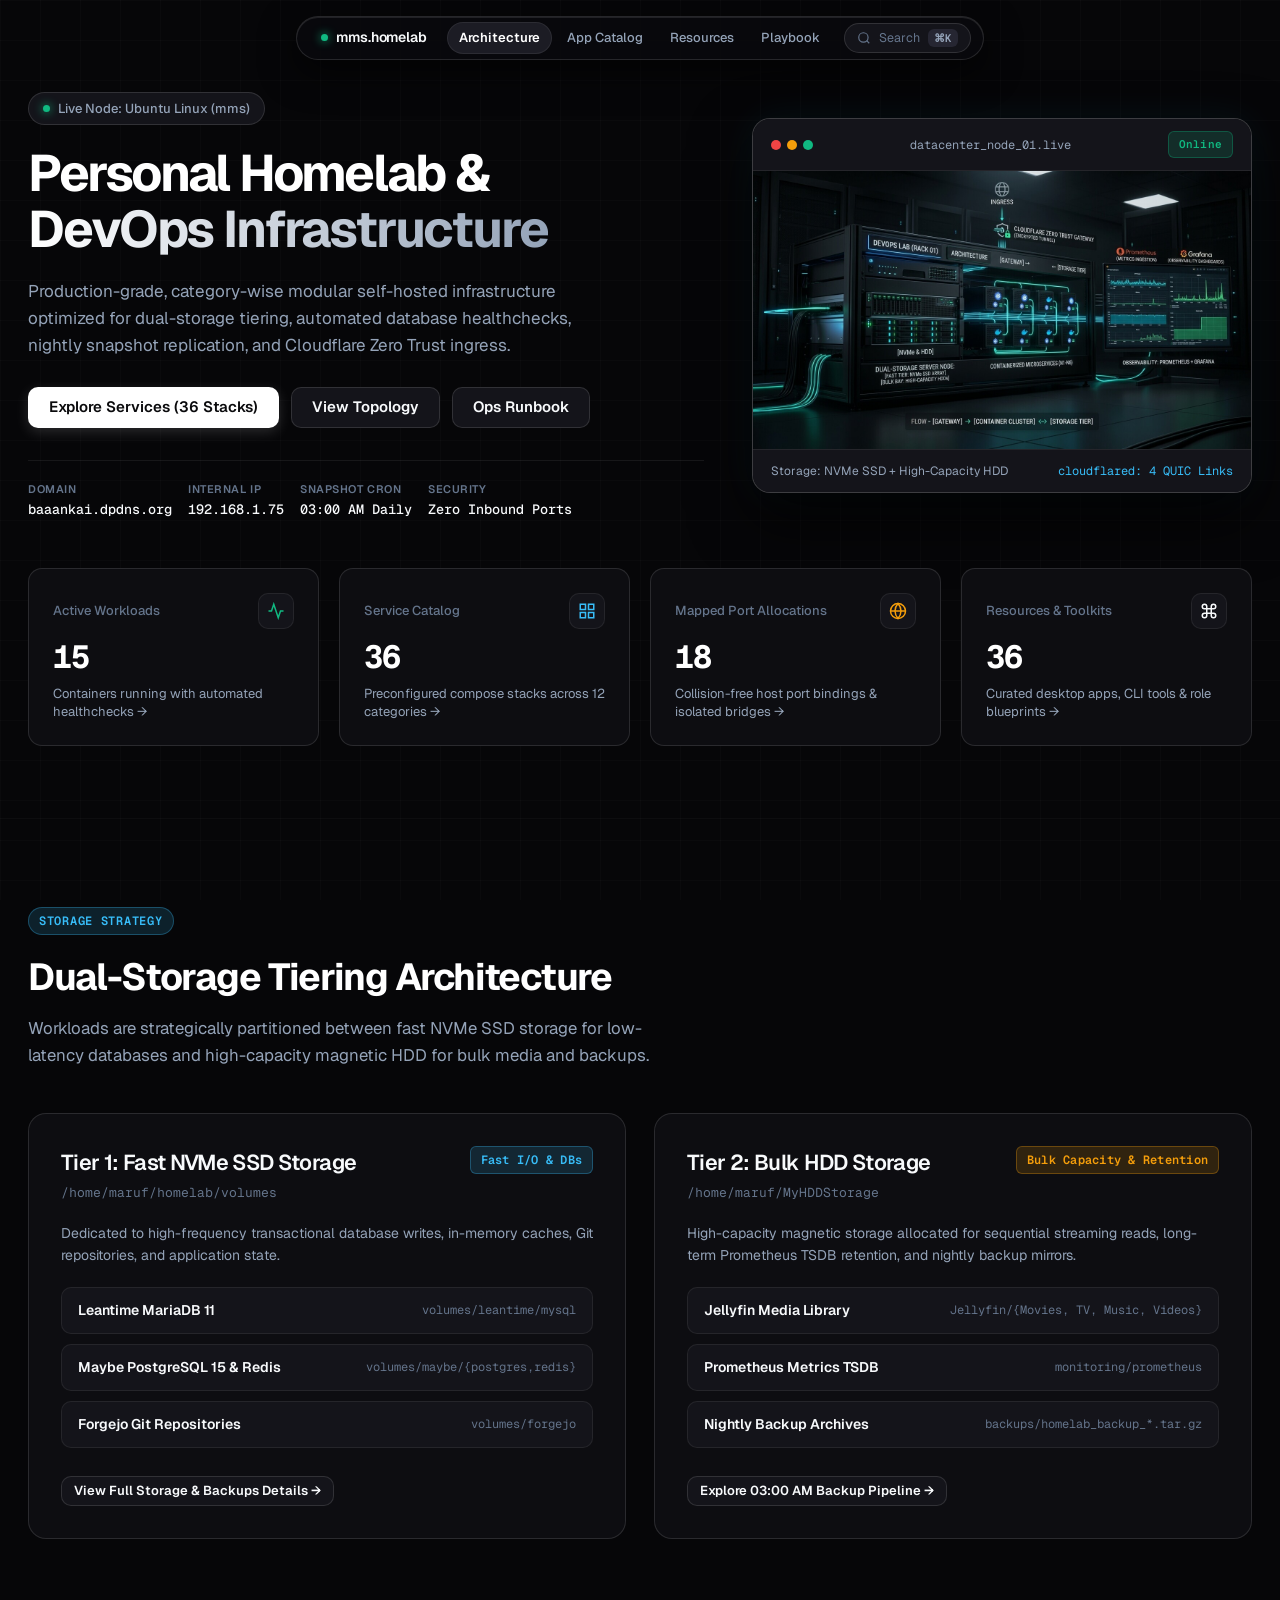
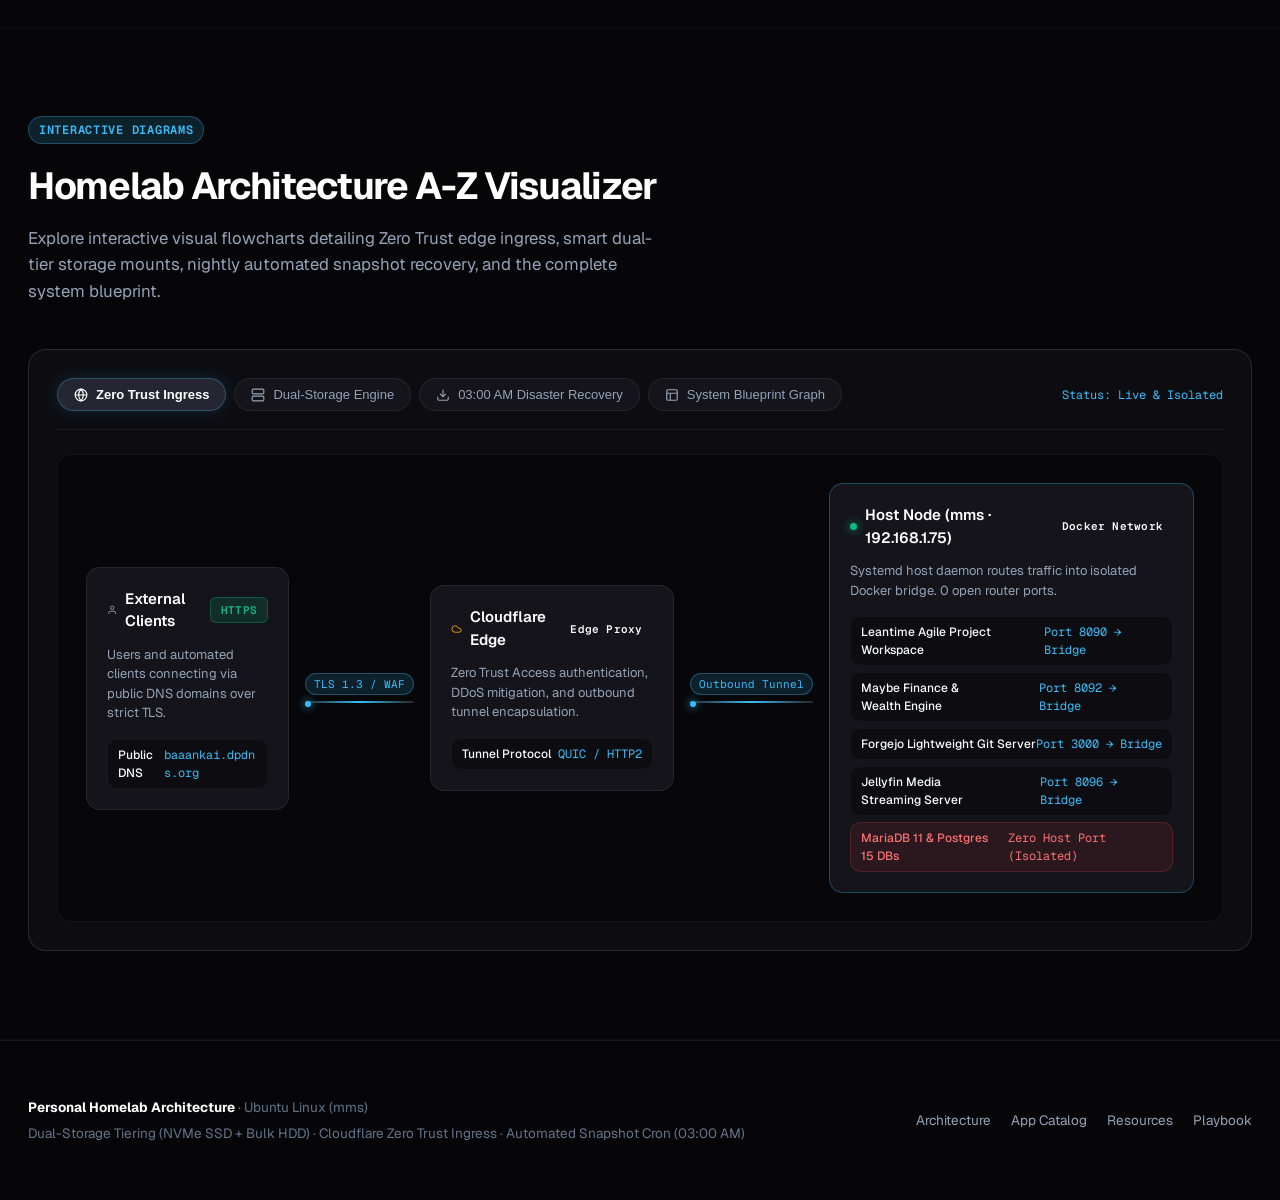
==== site/index.html @ b7e999f7 "feat: add multi-page static architecture portal, visual diagrams, and GitHub Pages workflow" ====
<!DOCTYPE html>
<html lang="en">
<head>
  <meta charset="UTF-8">
  <meta name="viewport" content="width=device-width, initial-scale=1.0">
  <title>Homelab Infrastructure &amp; Service Architecture</title>
  <meta name="description" content="Production-grade, modular, self-hosted homelab infrastructure featuring dual-storage tiering, Cloudflare Zero Trust ingress, automated backups, and 12 containerized service stacks.">
  <link rel="icon" href="data:image/svg+xml,%3Csvg xmlns='http://www.w3.org/2000/svg' viewBox='0 0 24 24' fill='%2338bdf8'%3E%3Cpath d='M12 2L2 7l10 5 10-5-10-5zM2 17l10 5 10-5M2 12l10 5 10-5'/%3E%3C/svg%3E" type="image/svg+xml">
  
  <!-- Modern Fonts & Styles -->
  <link rel="stylesheet" href="css/style.css">
  <link rel="stylesheet" href="css/components.css">
</head>
<body>
  <a href="#main-content" class="skip-link">Skip to main content</a>

  <!-- Floating Island Navigation -->
  <header class="floating-nav-wrapper">
    <nav class="floating-nav" aria-label="Main Navigation">
      <a href="index.html" class="nav-brand">
        <span class="brand-indicator" aria-hidden="true"></span>
        <span>mms.homelab</span>
      </a>

      <ul class="nav-links">
        <li><a href="index.html" class="nav-link active">Architecture</a></li>
        <li><a href="services.html" class="nav-link">App Catalog</a></li>
        <li><a href="resources.html" class="nav-link">Resources</a></li>
        <li><a href="runbook.html" class="nav-link">Playbook</a></li>
      </ul>

      <button class="nav-search-btn" id="nav-search-trigger" aria-label="Open Command Palette (Cmd+K)">
        <svg width="14" height="14" viewBox="0 0 24 24" fill="none" stroke="currentColor" stroke-width="2"><circle cx="11" cy="11" r="8"></circle><line x1="21" y1="21" x2="16.65" y2="16.65"></line></svg>
        <span>Search</span>
        <kbd>⌘K</kbd>
      </button>

      <button class="mobile-nav-toggle" id="mobile-nav-toggle" aria-label="Toggle navigation menu">
        <span></span>
        <span></span>
      </button>
    </nav>
  </header>

  <!-- Fullscreen Mobile Navigation Menu -->
  <div class="mobile-menu-overlay" id="mobile-menu-overlay" aria-hidden="true">
    <a href="index.html">Architecture &amp; System Map</a>
    <a href="services.html">App Catalog (12 Stacks)</a>
    <a href="resources.html">Resources &amp; Toolkits</a>
    <a href="runbook.html">DevOps Playbook</a>
  </div>

  <main id="main-content">
    <!-- Hero Showcase (2-Column Modern Layout) -->
    <section id="hero" class="hero-section">
      <div class="container">
        <div class="hero-grid">
          <!-- Left Column: Copy & Actions -->
          <div class="hero-left">
            <div class="hero-pill">
              <span class="brand-indicator" aria-hidden="true"></span>
              <span>Live Node: Ubuntu Linux (mms)</span>
            </div>

            <h1 class="hero-headline">
              Personal Homelab &amp;<br>
              <span class="hero-headline-gradient">DevOps Infrastructure</span>
            </h1>

            <p class="hero-description">
              Production-grade, category-wise modular self-hosted infrastructure optimized for dual-storage tiering, automated database healthchecks, nightly snapshot replication, and Cloudflare Zero Trust ingress.
            </p>

            <div class="hero-actions">
              <a href="services.html" class="btn btn-primary">
                Explore Services (36 Stacks)
              </a>
              <a href="#topology" class="btn btn-secondary">
                View Topology
              </a>
              <a href="runbook.html" class="btn btn-secondary">
                Ops Runbook
              </a>
            </div>

            <!-- Host Specs Sub-Row -->
            <div class="hero-specs-row">
              <div class="spec-item">
                <span class="spec-label">Domain</span>
                <span class="spec-value">baaankai.dpdns.org</span>
              </div>
              <div class="spec-item">
                <span class="spec-label">Internal IP</span>
                <span class="spec-value">192.168.1.75</span>
              </div>
              <div class="spec-item">
                <span class="spec-label">Snapshot Cron</span>
                <span class="spec-value">03:00 AM Daily</span>
              </div>
              <div class="spec-item">
                <span class="spec-label">Security</span>
                <span class="spec-value">Zero Inbound Ports</span>
              </div>
            </div>
          </div>

          <!-- Right Column: 3D Infrastructure Visualizer Card -->
          <div class="hero-right">
            <div class="hero-visual-frame">
              <div class="frame-header">
                <div class="frame-dots">
                  <span class="frame-dot"></span>
                  <span class="frame-dot"></span>
                  <span class="frame-dot"></span>
                </div>
                <span class="frame-title">datacenter_node_01.live</span>
                <span class="badge badge-active" style="font-size: 0.6875rem;">Online</span>
              </div>

              <img src="assets/homelab_cover.png" alt="DevOps Homelab Architecture Node Visualizer" class="hero-cover-img" loading="eager">

              <div class="frame-footer">
                <span>Storage: NVMe SSD + High-Capacity HDD</span>
                <span style="font-family: var(--font-mono); color: var(--accent-cyan);">cloudflared: 4 QUIC Links</span>
              </div>
            </div>
          </div>
        </div>

        <!-- Quick Stats Grid -->
        <div class="stats-grid">
          <a href="services.html" class="stat-card" style="text-decoration: none;">
            <div class="stat-header">
              <span class="stat-label">Active Workloads</span>
              <div class="stat-icon-box">
                <svg width="18" height="18" viewBox="0 0 24 24" fill="none" stroke="var(--accent-emerald)" stroke-width="2"><polyline points="22 12 18 12 15 21 9 3 6 12 2 12"></polyline></svg>
              </div>
            </div>
            <div class="stat-value tabular-nums" id="stat-active-services">15</div>
            <div class="stat-desc">Containers running with automated healthchecks →</div>
          </a>

          <a href="services.html" class="stat-card" style="text-decoration: none;">
            <div class="stat-header">
              <span class="stat-label">Service Catalog</span>
              <div class="stat-icon-box">
                <svg width="18" height="18" viewBox="0 0 24 24" fill="none" stroke="var(--accent-cyan)" stroke-width="2"><rect x="3" y="3" width="7" height="7"></rect><rect x="14" y="3" width="7" height="7"></rect><rect x="14" y="14" width="7" height="7"></rect><rect x="3" y="14" width="7" height="7"></rect></svg>
              </div>
            </div>
            <div class="stat-value tabular-nums" id="stat-total-catalog">36</div>
            <div class="stat-desc">Preconfigured compose stacks across 12 categories →</div>
          </a>

          <a href="ports.html" class="stat-card" style="text-decoration: none;">
            <div class="stat-header">
              <span class="stat-label">Mapped Port Allocations</span>
              <div class="stat-icon-box">
                <svg width="18" height="18" viewBox="0 0 24 24" fill="none" stroke="var(--accent-amber)" stroke-width="2"><circle cx="12" cy="12" r="10"></circle><line x1="2" y1="12" x2="22" y2="12"></line><path d="M12 2a15.3 15.3 0 0 1 4 10 15.3 15.3 0 0 1-4 10 15.3 15.3 0 0 1-4-10 15.3 15.3 0 0 1 4-10z"></path></svg>
              </div>
            </div>
            <div class="stat-value tabular-nums" id="stat-total-ports">18</div>
            <div class="stat-desc">Collision-free host port bindings &amp; isolated bridges →</div>
          </a>

          <a href="resources.html" class="stat-card" style="text-decoration: none;">
            <div class="stat-header">
              <span class="stat-label">Resources &amp; Toolkits</span>
              <div class="stat-icon-box">
                <svg width="18" height="18" viewBox="0 0 24 24" fill="none" stroke="var(--text-primary)" stroke-width="2"><path d="M18 3a3 3 0 0 0-3 3v12a3 3 0 0 0 3 3 3 3 0 0 0 3-3 3 3 0 0 0-3-3H6a3 3 0 0 0-3 3 3 3 0 0 0 3 3 3 3 0 0 0 3-3V6a3 3 0 0 0-3-3 3 3 0 0 0-3 3 3 3 0 0 0 3 3h12a3 3 0 0 0 3-3 3 3 0 0 0-3-3z"></path></svg>
              </div>
            </div>
            <div class="stat-value tabular-nums" id="stat-total-workstation">36</div>
            <div class="stat-desc">Curated desktop apps, CLI tools &amp; role blueprints →</div>
          </a>
        </div>
      </div>
    </section>

    <!-- Storage Tiering Overview -->
    <section id="storage-tiering">
      <div class="container">
        <div class="section-header">
          <span class="section-tag">Storage Strategy</span>
          <h2 class="section-headline">Dual-Storage Tiering Architecture</h2>
          <p class="section-subheadline">
            Workloads are strategically partitioned between fast NVMe SSD storage for low-latency databases and high-capacity magnetic HDD for bulk media and backups.
          </p>
        </div>

        <div class="architecture-grid">
          <!-- Tier 1: SSD -->
          <div class="tier-card reveal">
            <div class="tier-header">
              <div class="tier-title-group">
                <h3>Tier 1: Fast NVMe SSD Storage</h3>
                <p>/home/maruf/homelab/volumes</p>
              </div>
              <span class="badge badge-ssd">Fast I/O &amp; DBs</span>
            </div>
            <p style="font-size: 0.875rem; color: var(--text-secondary); line-height: 1.6;">
              Dedicated to high-frequency transactional database writes, in-memory caches, Git repositories, and application state.
            </p>
            <ul class="tier-items">
              <li class="tier-item">
                <span class="tier-item-name">Leantime MariaDB 11</span>
                <span class="tier-item-path">volumes/leantime/mysql</span>
              </li>
              <li class="tier-item">
                <span class="tier-item-name">Maybe PostgreSQL 15 &amp; Redis</span>
                <span class="tier-item-path">volumes/maybe/{postgres,redis}</span>
              </li>
              <li class="tier-item">
                <span class="tier-item-name">Forgejo Git Repositories</span>
                <span class="tier-item-path">volumes/forgejo</span>
              </li>
            </ul>
            <div style="margin-top: 8px;">
              <a href="storage.html" class="btn btn-secondary btn-sm">View Full Storage &amp; Backups Details →</a>
            </div>
          </div>

          <!-- Tier 2: HDD -->
          <div class="tier-card reveal">
            <div class="tier-header">
              <div class="tier-title-group">
                <h3>Tier 2: Bulk HDD Storage</h3>
                <p>/home/maruf/MyHDDStorage</p>
              </div>
              <span class="badge badge-hdd">Bulk Capacity &amp; Retention</span>
            </div>
            <p style="font-size: 0.875rem; color: var(--text-secondary); line-height: 1.6;">
              High-capacity magnetic storage allocated for sequential streaming reads, long-term Prometheus TSDB retention, and nightly backup mirrors.
            </p>
            <ul class="tier-items">
              <li class="tier-item">
                <span class="tier-item-name">Jellyfin Media Library</span>
                <span class="tier-item-path">Jellyfin/{Movies, TV, Music, Videos}</span>
              </li>
              <li class="tier-item">
                <span class="tier-item-name">Prometheus Metrics TSDB</span>
                <span class="tier-item-path">monitoring/prometheus</span>
              </li>
              <li class="tier-item">
                <span class="tier-item-name">Nightly Backup Archives</span>
                <span class="tier-item-path">backups/homelab_backup_*.tar.gz</span>
              </li>
            </ul>
            <div style="margin-top: 8px;">
              <a href="storage.html#backup-section" class="btn btn-secondary btn-sm">Explore 03:00 AM Backup Pipeline →</a>
            </div>
          </div>
        </div>
      </div>
    </section>

    <!-- Interactive Architecture Diagrams & System Map -->
    <section id="diagrams">
      <div class="container">
        <div class="section-header">
          <span class="section-tag">Interactive Diagrams</span>
          <h2 class="section-headline">Homelab Architecture A-Z Visualizer</h2>
          <p class="section-subheadline">
            Explore interactive visual flowcharts detailing Zero Trust edge ingress, smart dual-tier storage mounts, nightly automated snapshot recovery, and the complete system blueprint.
          </p>
        </div>

        <div class="diagram-wrapper reveal">
          <div class="diagram-header-bar">
            <div class="diagram-tabs" id="diagram-tab-nav">
              <button class="diagram-tab-btn active" data-diagram="ingress">
                <svg width="14" height="14" viewBox="0 0 24 24" fill="none" stroke="currentColor" stroke-width="2"><circle cx="12" cy="12" r="10"></circle><line x1="2" y1="12" x2="22" y2="12"></line><path d="M12 2a15.3 15.3 0 0 1 4 10 15.3 15.3 0 0 1-4 10 15.3 15.3 0 0 1-4-10 15.3 15.3 0 0 1 4-10z"></path></svg>
                <span>Zero Trust Ingress</span>
              </button>
              <button class="diagram-tab-btn" data-diagram="storage">
                <svg width="14" height="14" viewBox="0 0 24 24" fill="none" stroke="currentColor" stroke-width="2"><rect x="2" y="2" width="20" height="8" rx="2" ry="2"></rect><rect x="2" y="14" width="20" height="8" rx="2" ry="2"></rect><line x1="6" y1="6" x2="6.01" y2="6"></line><line x1="6" y1="18" x2="6.01" y2="18"></line></svg>
                <span>Dual-Storage Engine</span>
              </button>
              <button class="diagram-tab-btn" data-diagram="backup">
                <svg width="14" height="14" viewBox="0 0 24 24" fill="none" stroke="currentColor" stroke-width="2"><path d="M21 15v4a2 2 0 0 1-2 2H5a2 2 0 0 1-2-2v-4"></path><polyline points="7 10 12 15 17 10"></polyline><line x1="12" y1="15" x2="12" y2="3"></line></svg>
                <span>03:00 AM Disaster Recovery</span>
              </button>
              <button class="diagram-tab-btn" data-diagram="blueprint">
                <svg width="14" height="14" viewBox="0 0 24 24" fill="none" stroke="currentColor" stroke-width="2"><rect x="3" y="3" width="18" height="18" rx="2" ry="2"></rect><line x1="3" y1="9" x2="21" y2="9"></line><line x1="9" y1="21" x2="9" y2="9"></line></svg>
                <span>System Blueprint Graph</span>
              </button>
            </div>

            <div style="font-size: 0.75rem; font-family: var(--font-mono); color: var(--accent-cyan);">
              Status: Live &amp; Isolated
            </div>
          </div>

          <!-- Diagram 1: Zero Trust Ingress -->
          <div class="diagram-view-pane active" id="pane-ingress">
            <div class="visual-canvas">
              <div class="ingress-pipeline-grid">
                <!-- Node 1: Public Client -->
                <div class="diagram-node-card">
                  <div class="node-card-header">
                    <span class="node-card-title">
                      <svg width="16" height="16" viewBox="0 0 24 24" fill="none" stroke="var(--text-secondary)" stroke-width="2"><path d="M20 21v-2a4 4 0 0 0-4-4H8a4 4 0 0 0-4 4v2"></path><circle cx="12" cy="7" r="4"></circle></svg>
                      External Clients
                    </span>
                    <span class="badge badge-active" style="font-size: 0.6875rem;">HTTPS</span>
                  </div>
                  <p class="node-card-desc">Users and automated clients connecting via public DNS domains over strict TLS.</p>
                  <div class="node-subitems">
                    <div class="node-subitem">
                      <span class="node-subitem-name">Public DNS</span>
                      <span class="node-subitem-port">baaankai.dpdns.org</span>
                    </div>
                  </div>
                </div>

                <!-- Connector 1 -->
                <div class="diagram-connector">
                  <span class="connector-tag">TLS 1.3 / WAF</span>
                  <div class="connector-line"><span class="connector-pulse"></span></div>
                </div>

                <!-- Node 2: Cloudflare Edge -->
                <div class="diagram-node-card">
                  <div class="node-card-header">
                    <span class="node-card-title">
                      <svg width="16" height="16" viewBox="0 0 24 24" fill="none" stroke="var(--accent-amber)" stroke-width="2"><path d="M17.5 19H9a7 7 0 1 1 6.71-9h1.79a4.5 4.5 0 1 1 0 9Z"></path></svg>
                      Cloudflare Edge
                    </span>
                    <span class="badge badge-amber" style="font-size: 0.6875rem;">Edge Proxy</span>
                  </div>
                  <p class="node-card-desc">Zero Trust Access authentication, DDoS mitigation, and outbound tunnel encapsulation.</p>
                  <div class="node-subitems">
                    <div class="node-subitem">
                      <span class="node-subitem-name">Tunnel Protocol</span>
                      <span class="node-subitem-port">QUIC / HTTP2</span>
                    </div>
                  </div>
                </div>

                <!-- Connector 2 -->
                <div class="diagram-connector">
                  <span class="connector-tag">Outbound Tunnel</span>
                  <div class="connector-line"><span class="connector-pulse"></span></div>
                </div>

                <!-- Node 3: Homelab Node & Docker Bridge -->
                <div class="diagram-node-card" style="border-color: var(--accent-cyan-border);">
                  <div class="node-card-header">
                    <span class="node-card-title">
                      <span class="brand-indicator"></span>
                      Host Node (mms · 192.168.1.75)
                    </span>
                    <span class="badge badge-cyan" style="font-size: 0.6875rem;">Docker Network</span>
                  </div>
                  <p class="node-card-desc">Systemd host daemon routes traffic into isolated Docker bridge. 0 open router ports.</p>
                  
                  <div class="node-subitems">
                    <div class="node-subitem">
                      <span class="node-subitem-name">Leantime Agile Project Workspace</span>
                      <span class="node-subitem-port">Port 8090 → Bridge</span>
                    </div>
                    <div class="node-subitem">
                      <span class="node-subitem-name">Maybe Finance &amp; Wealth Engine</span>
                      <span class="node-subitem-port">Port 8092 → Bridge</span>
                    </div>
                    <div class="node-subitem">
                      <span class="node-subitem-name">Forgejo Lightweight Git Server</span>
                      <span class="node-subitem-port">Port 3000 → Bridge</span>
                    </div>
                    <div class="node-subitem">
                      <span class="node-subitem-name">Jellyfin Media Streaming Server</span>
                      <span class="node-subitem-port">Port 8096 → Bridge</span>
                    </div>
                    <div class="node-subitem" style="background: rgba(239, 68, 68, 0.1); border-color: rgba(239, 68, 68, 0.2);">
                      <span class="node-subitem-name" style="color: #F87171;">MariaDB 11 &amp; Postgres 15 DBs</span>
                      <span class="node-subitem-port" style="color: #F87171;">Zero Host Port (Isolated)</span>
                    </div>
                  </div>
                </div>
              </div>
            </div>
          </div>

          <!-- Diagram 2: Dual-Storage Engine -->
          <div class="diagram-view-pane" id="pane-storage">
            <div class="visual-canvas">
              <div class="storage-diagram-grid">
                <!-- NVMe SSD Bay -->
                <div class="storage-bay-card" style="border-color: var(--accent-cyan-border);">
                  <div class="bay-header">
                    <div class="bay-title-group">
                      <h3>Tier 1: High-Performance NVMe SSD</h3>
                      <p>/home/maruf/homelab/volumes</p>
                    </div>
                    <span class="badge badge-ssd">Fast Random I/O</span>
                  </div>
                  <p style="font-size: 0.8125rem; color: var(--text-secondary); line-height: 1.5;">
                    Engineered for high-frequency ACID database transactions, in-memory caches, and application configurations.
                  </p>
                  <div class="bay-spec-tags">
                    <span class="bay-spec-tag">Low Latency</span>
                    <span class="bay-spec-tag">Transactional Storage</span>
                    <span class="bay-spec-tag">Atomic Snapshots</span>
                  </div>
                  <div class="node-subitems">
                    <div class="node-subitem">
                      <span class="node-subitem-name">MariaDB 11 Database Engine</span>
                      <span class="node-subitem-port">volumes/leantime/mysql</span>
                    </div>
                    <div class="node-subitem">
                      <span class="node-subitem-name">PostgreSQL 15 &amp; Redis State</span>
                      <span class="node-subitem-port">volumes/maybe/{postgres,redis}</span>
                    </div>
                    <div class="node-subitem">
                      <span class="node-subitem-name">Forgejo Git Repositories</span>
                      <span class="node-subitem-port">volumes/forgejo</span>
                    </div>
                    <div class="node-subitem">
                      <span class="node-subitem-name">Grafana Dashboard SQLite State</span>
                      <span class="node-subitem-port">volumes/grafana</span>
                    </div>
                  </div>
                </div>

                <!-- Bulk HDD Bay -->
                <div class="storage-bay-card" style="border-color: var(--accent-amber);">
                  <div class="bay-header">
                    <div class="bay-title-group">
                      <h3>Tier 2: High-Capacity Bulk HDD Bay</h3>
                      <p>/home/maruf/MyHDDStorage</p>
                    </div>
                    <span class="badge badge-hdd">Bulk Capacity &amp; Retention</span>
                  </div>
                  <p style="font-size: 0.8125rem; color: var(--text-secondary); line-height: 1.5;">
                    Allocated for continuous streaming media reads, Prometheus metrics time-series retention, and nightly backup tar archives.
                  </p>
                  <div class="bay-spec-tags">
                    <span class="bay-spec-tag">Multi-Terabyte</span>
                    <span class="bay-spec-tag">Sequential Reads</span>
                    <span class="bay-spec-tag">Disaster Mirror</span>
                  </div>
                  <div class="node-subitems">
                    <div class="node-subitem">
                      <span class="node-subitem-name">Jellyfin Media Library</span>
                      <span class="node-subitem-port">Jellyfin/{Movies, TV, Music}</span>
                    </div>
                    <div class="node-subitem">
                      <span class="node-subitem-name">Prometheus TSDB Long Retention</span>
                      <span class="node-subitem-port">monitoring/prometheus</span>
                    </div>
                    <div class="node-subitem">
                      <span class="node-subitem-name">Portainer Container State</span>
                      <span class="node-subitem-port">docker/volumes/portainer</span>
                    </div>
                    <div class="node-subitem">
                      <span class="node-subitem-name">Master Backup Tar Archive Mirror</span>
                      <span class="node-subitem-port">backups/homelab_backup_*.tar.gz</span>
                    </div>
                  </div>
                </div>
              </div>
            </div>
          </div>

          <!-- Diagram 3: 03:00 AM Disaster Recovery Sequence -->
          <div class="diagram-view-pane" id="pane-backup">
            <div class="visual-canvas">
              <div class="sequence-steps">
                <div class="seq-step-card">
                  <div class="seq-step-num">1</div>
                  <span class="seq-step-title">MariaDB Dump</span>
                  <p style="font-size: 0.75rem; color: var(--text-secondary);">Executes live transactional dump of Leantime tables.</p>
                  <div class="seq-step-cmd">docker exec mariadb-dump</div>
                </div>

                <div class="seq-step-card">
                  <div class="seq-step-num">2</div>
                  <span class="seq-step-title">PostgreSQL Dump</span>
                  <p style="font-size: 0.75rem; color: var(--text-secondary);">Performs pg_dump on Maybe Finance ledgers.</p>
                  <div class="seq-step-cmd">docker exec pg_dump</div>
                </div>

                <div class="seq-step-card">
                  <div class="seq-step-num">3</div>
                  <span class="seq-step-title">SSD Volumes Tar</span>
                  <p style="font-size: 0.75rem; color: var(--text-secondary);">Archives all SSD application state in read-only mode.</p>
                  <div class="seq-step-cmd">tar -czf ssd_volumes.tar.gz</div>
                </div>

                <div class="seq-step-card">
                  <div class="seq-step-num">4</div>
                  <span class="seq-step-title">Master Packaging</span>
                  <p style="font-size: 0.75rem; color: var(--text-secondary);">Bundles SQL dumps and configs into timestamped archive.</p>
                  <div class="seq-step-cmd">homelab_backup_$(date).tar.gz</div>
                </div>

                <div class="seq-step-card">
                  <div class="seq-step-num">5</div>
                  <span class="seq-step-title">HDD Mirror &amp; Purge</span>
                  <p style="font-size: 0.75rem; color: var(--text-secondary);">Mirrors archive to HDD storage and purges older backups.</p>
                  <div class="seq-step-cmd">cp HDD/backups && rm old</div>
                </div>
              </div>
            </div>
          </div>

          <!-- Diagram 4: Full System Blueprint Visual Map -->
          <div class="diagram-view-pane" id="pane-blueprint">
            <div class="visual-canvas">
              <div class="blueprint-map">
                <!-- Layer 1: Ingress Gateway -->
                <div class="blueprint-layer">
                  <div class="layer-header">
                    <span class="layer-title">
                      <svg width="16" height="16" viewBox="0 0 24 24" fill="none" stroke="var(--accent-amber)" stroke-width="2"><path d="M17.5 19H9a7 7 0 1 1 6.71-9h1.79a4.5 4.5 0 1 1 0 9Z"></path></svg>
                      Layer 1: Zero Trust Ingress &amp; Edge Gateway
                    </span>
                    <span class="layer-badge badge-amber">Cloudflare Edge &amp; Host Daemon (4 QUIC Tunnels)</span>
                  </div>
                  <div class="cluster-services" style="display: grid; grid-template-columns: repeat(auto-fit, minmax(220px, 1fr)); gap: 8px;">
                    <div class="cluster-service-item">
                      <span class="cluster-service-name">Public Ingress Domain</span>
                      <span class="cluster-service-port">baaankai.dpdns.org</span>
                    </div>
                    <div class="cluster-service-item">
                      <span class="cluster-service-name">Host Systemd Service</span>
                      <span class="cluster-service-port">/usr/local/bin/cloudflared</span>
                    </div>
                    <div class="cluster-service-item">
                      <span class="cluster-service-name">Inbound Router Ports</span>
                      <span class="cluster-service-port" style="color: var(--accent-emerald);">0 Open (Full Stealth)</span>
                    </div>
                  </div>
                </div>

                <div class="blueprint-flow-arrow">
                  <span>▼ Encrypted Bridge Forwarding (Docker Bridge: homelab) ▼</span>
                </div>

                <!-- Layer 2: 12-Category Container Clusters -->
                <div class="blueprint-layer" style="border-color: var(--accent-cyan-border);">
                  <div class="layer-header">
                    <span class="layer-title">
                      <span class="brand-indicator"></span>
                      Layer 2: Containerized Stacks (Isolated Bridge Network)
                    </span>
                    <span class="layer-badge badge-cyan">36+ Workloads · Healthchecked DB Startup</span>
                  </div>

                  <div class="blueprint-clusters">
                    <!-- Cluster 1: Productivity -->
                    <div class="cluster-card">
                      <div class="cluster-header">
                        <span class="cluster-title">Productivity &amp; Project</span>
                        <span class="badge badge-active" style="font-size: 0.625rem;">SSD Tier</span>
                      </div>
                      <div class="cluster-services">
                        <div class="cluster-service-item">
                          <span class="cluster-service-name">Leantime Workspace</span>
                          <span class="cluster-service-port">:8090</span>
                        </div>
                        <div class="cluster-service-item" style="background: rgba(239, 68, 68, 0.1);">
                          <span class="cluster-service-name" style="color:#F87171;">Leantime MariaDB 11</span>
                          <span class="cluster-service-port" style="color:#F87171;">:3306 (Internal)</span>
                        </div>
                        <div class="cluster-service-item">
                          <span class="cluster-service-name">ChangeDetection</span>
                          <span class="cluster-service-port">:5001</span>
                        </div>
                        <div class="cluster-service-item">
                          <span class="cluster-service-name">Memos &amp; Vikunja</span>
                          <span class="cluster-service-port">:5230 / :3456</span>
                        </div>
                      </div>
                    </div>

                    <!-- Cluster 2: Finance & Wealth -->
                    <div class="cluster-card">
                      <div class="cluster-header">
                        <span class="cluster-title">Finance &amp; Wealth</span>
                        <span class="badge badge-active" style="font-size: 0.625rem;">SSD Tier</span>
                      </div>
                      <div class="cluster-services">
                        <div class="cluster-service-item">
                          <span class="cluster-service-name">Maybe Finance App</span>
                          <span class="cluster-service-port">:8092</span>
                        </div>
                        <div class="cluster-service-item" style="background: rgba(239, 68, 68, 0.1);">
                          <span class="cluster-service-name" style="color:#F87171;">Maybe PostgreSQL 15</span>
                          <span class="cluster-service-port" style="color:#F87171;">:5432 (Internal)</span>
                        </div>
                        <div class="cluster-service-item" style="background: rgba(239, 68, 68, 0.1);">
                          <span class="cluster-service-name" style="color:#F87171;">Maybe Redis Cache</span>
                          <span class="cluster-service-port" style="color:#F87171;">:6379 (Internal)</span>
                        </div>
                      </div>
                    </div>

                    <!-- Cluster 3: Sysadmin & Dev -->
                    <div class="cluster-card">
                      <div class="cluster-header">
                        <span class="cluster-title">Sysadmin &amp; DevOps</span>
                        <span class="badge badge-cyan" style="font-size: 0.625rem;">SSD + HDD</span>
                      </div>
                      <div class="cluster-services">
                        <div class="cluster-service-item">
                          <span class="cluster-service-name">Forgejo Git Server</span>
                          <span class="cluster-service-port">:3000 / :2222</span>
                        </div>
                        <div class="cluster-service-item">
                          <span class="cluster-service-name">ntfy Push Alerts</span>
                          <span class="cluster-service-port">:8088</span>
                        </div>
                        <div class="cluster-service-item">
                          <span class="cluster-service-name">Portainer Container UI</span>
                          <span class="cluster-service-port">:9000 / :9443</span>
                        </div>
                        <div class="cluster-service-item">
                          <span class="cluster-service-name">IT-Tools (50+ Utilities)</span>
                          <span class="cluster-service-port">:8091</span>
                        </div>
                      </div>
                    </div>

                    <!-- Cluster 4: Observability -->
                    <div class="cluster-card">
                      <div class="cluster-header">
                        <span class="cluster-title">Observability &amp; Metrics</span>
                        <span class="badge badge-cyan" style="font-size: 0.625rem;">Telemetry</span>
                      </div>
                      <div class="cluster-services">
                        <div class="cluster-service-item">
                          <span class="cluster-service-name">Prometheus TSDB</span>
                          <span class="cluster-service-port">:9093</span>
                        </div>
                        <div class="cluster-service-item">
                          <span class="cluster-service-name">Grafana Dashboards</span>
                          <span class="cluster-service-port">:3005</span>
                        </div>
                        <div class="cluster-service-item">
                          <span class="cluster-service-name">Scrutiny S.M.A.R.T.</span>
                          <span class="cluster-service-port">:8089</span>
                        </div>
                        <div class="cluster-service-item">
                          <span class="cluster-service-name">Node Exporter &amp; cAdvisor</span>
                          <span class="cluster-service-port">:9100 / :8083</span>
                        </div>
                      </div>
                    </div>

                    <!-- Cluster 5: Media & Streaming -->
                    <div class="cluster-card">
                      <div class="cluster-header">
                        <span class="cluster-title">Media &amp; Automation</span>
                        <span class="badge badge-hdd" style="font-size: 0.625rem;">HDD Tier</span>
                      </div>
                      <div class="cluster-services">
                        <div class="cluster-service-item">
                          <span class="cluster-service-name">Jellyfin Streaming</span>
                          <span class="cluster-service-port">:8096</span>
                        </div>
                        <div class="cluster-service-item">
                          <span class="cluster-service-name">Arr Automation Suite</span>
                          <span class="cluster-service-port">:8989 / :7878</span>
                        </div>
                        <div class="cluster-service-item">
                          <span class="cluster-service-name">Prowlarr &amp; Navidrome</span>
                          <span class="cluster-service-port">:9696 / :4533</span>
                        </div>
                        <div class="cluster-service-item">
                          <span class="cluster-service-name">qBittorrent Client</span>
                          <span class="cluster-service-port">:8087</span>
                        </div>
                      </div>
                    </div>

                    <!-- Cluster 6: Disaster Recovery -->
                    <div class="cluster-card">
                      <div class="cluster-header">
                        <span class="cluster-title">Disaster Recovery (03:00 AM)</span>
                        <span class="badge badge-active" style="font-size: 0.625rem;">Nightly Cron</span>
                      </div>
                      <div class="cluster-services">
                        <div class="cluster-service-item">
                          <span class="cluster-service-name">MariaDB &amp; Postgres Dumps</span>
                          <span class="cluster-service-port">Atomic SQL</span>
                        </div>
                        <div class="cluster-service-item">
                          <span class="cluster-service-name">SSD Volumes Tar Compression</span>
                          <span class="cluster-service-port">Read-Only</span>
                        </div>
                        <div class="cluster-service-item">
                          <span class="cluster-service-name">Secondary HDD Snapshot Mirror</span>
                          <span class="cluster-service-port">Auto Purge</span>
                        </div>
                      </div>
                    </div>
                  </div>
                </div>

                <div class="blueprint-flow-arrow">
                  <span>▼ Storage Mount Targets ▼</span>
                </div>

                <!-- Layer 3: Physical Storage Tiering -->
                <div class="blueprint-layer">
                  <div class="layer-header">
                    <span class="layer-title">
                      <svg width="16" height="16" viewBox="0 0 24 24" fill="none" stroke="var(--accent-emerald)" stroke-width="2"><path d="M21 16V8a2 2 0 0 0-1-1.73l-7-4a2 2 0 0 0-2 0l-7 4A2 2 0 0 0 3 8v8a2 2 0 0 0 1 1.73l7 4a2 2 0 0 0 2 0l7-4A2 2 0 0 0 21 16z"></path></svg>
                      Layer 3: Physical Storage Tiering (Ubuntu Host System)
                    </span>
                    <span class="layer-badge badge-active">NVMe Fast Tier + Magnetic Bulk Bay</span>
                  </div>
                  <div class="cluster-services" style="display: grid; grid-template-columns: repeat(auto-fit, minmax(260px, 1fr)); gap: 10px;">
                    <div class="cluster-service-item">
                      <span class="cluster-service-name"><strong>Tier 1 NVMe SSD</strong> (/volumes)</span>
                      <span class="cluster-service-port">DB Engines, Git, In-Memory Caches</span>
                    </div>
                    <div class="cluster-service-item">
                      <span class="cluster-service-name"><strong>Tier 2 Bulk HDD</strong> (/MyHDDStorage)</span>
                      <span class="cluster-service-port">Jellyfin Media, TSDB, Backup Archives</span>
                    </div>
                  </div>
                </div>
              </div>
            </div>
          </div>
        </div>
      </div>
    </section>
  </main>

  <!-- Command Palette Modal -->
  <div class="modal-backdrop" id="cmd-modal" aria-hidden="true">
    <div class="modal-content" role="dialog" aria-modal="true">
      <div class="modal-search-header">
        <svg width="18" height="18" viewBox="0 0 24 24" fill="none" stroke="currentColor" stroke-width="2"><circle cx="11" cy="11" r="8"></circle><line x1="21" y1="21" x2="16.65" y2="16.65"></line></svg>
        <input type="text" id="modal-search-input" class="modal-search-input" placeholder="Type a command, page name, service, or port...">
        <span style="font-size: 0.75rem; color: var(--text-muted); font-family: var(--font-mono);">ESC</span>
      </div>
      <ul class="modal-results" id="modal-results">
        <!-- Rendered by app.js -->
      </ul>
    </div>
  </div>

  <div class="toast-container" id="toast-container"></div>

  <footer>
    <div class="container">
      <div class="footer-content">
        <div class="footer-meta">
          <p><strong style="color: #FFFFFF;">Personal Homelab Architecture</strong> · Ubuntu Linux (mms)</p>
          <p>Dual-Storage Tiering (NVMe SSD + Bulk HDD) · Cloudflare Zero Trust Ingress · Automated Snapshot Cron (03:00 AM)</p>
        </div>

        <ul class="footer-links">
          <li><a href="index.html" class="footer-link">Architecture</a></li>
          <li><a href="services.html" class="footer-link">App Catalog</a></li>
          <li><a href="resources.html" class="footer-link">Resources</a></li>
          <li><a href="runbook.html" class="footer-link">Playbook</a></li>
        </ul>
      </div>
    </div>
  </footer>

  <!-- Scripts -->
  <script src="js/data.js"></script>
  <script src="js/app.js"></script>
</body>
</html>
---- site/css/style.css ----
/* ==============================================================================
   HOMELAB PORTAL DESIGN SYSTEM & CORE STYLES
   - Clean, professional, modern, sleek engineering aesthetic
   - Fonts: Geist, Manrope, Geist Mono
   - Palette: Deep rich obsidian blacks (#0A0A0C, #111115, #18181F, #22222D)
   - Accents: Electric Sky (#38BDF8), Emerald (#10B981), Amber (#F59E0B)
   - Layout: Responsive 2-column Hero showcase, glassmorphic cards, crisp typography
   ============================================================================== */

@import url('https://fonts.googleapis.com/css2?family=Geist:wght@300;400;500;600;700&family=Geist+Mono:wght@400;500;600&family=Manrope:wght@400;500;600;700&display=swap');

:root {
  /* Ultra-clean Modern Obsidian Dark Palette */
  --bg-dark-0: #060608;
  --bg-dark-1: #0D0D11;
  --bg-dark-2: #14141A;
  --bg-dark-3: #1C1C24;
  --bg-dark-4: #262632;
  --bg-card: rgba(16, 16, 22, 0.75);
  --bg-card-hover: rgba(24, 24, 34, 0.85);

  /* Text & Hierarchy */
  --text-primary: #F8FAFC;
  --text-secondary: #94A3B8;
  --text-muted: #64748B;
  --text-dim: #475569;

  /* Accents */
  --accent-cyan: #38BDF8;
  --accent-cyan-glow: rgba(56, 189, 248, 0.15);
  --accent-cyan-border: rgba(56, 189, 248, 0.3);
  
  --accent-emerald: #10B981;
  --accent-emerald-glow: rgba(16, 185, 129, 0.15);
  --accent-emerald-border: rgba(16, 185, 129, 0.3);

  --accent-amber: #F59E0B;
  --accent-amber-glow: rgba(245, 158, 11, 0.15);

  /* Glass & Borders */
  --border-subtle: rgba(255, 255, 255, 0.07);
  --border-medium: rgba(255, 255, 255, 0.12);
  --border-bright: rgba(255, 255, 255, 0.2);
  --glass-nav: rgba(10, 10, 14, 0.85);

  /* Typography */
  --font-sans: 'Geist', 'Manrope', -apple-system, BlinkMacSystemFont, sans-serif;
  --font-mono: 'Geist Mono', monospace;

  /* Radius */
  --radius-sm: 6px;
  --radius-md: 10px;
  --radius-lg: 14px;
  --radius-xl: 18px;
  --radius-2xl: 24px;
  --radius-full: 9999px;

  /* Transitions */
  --ease-spring: cubic-bezier(0.16, 1, 0.3, 1);
  --transition-normal: all 500ms var(--ease-spring);
  --transition-fast: all 200ms var(--ease-spring);

  /* Max Width */
  --max-width: 1360px;
}

/* Base resets */
*, *::before, *::after {
  box-sizing: border-box;
  margin: 0;
  padding: 0;
  min-width: 0;
}

html {
  background-color: var(--bg-dark-0);
  color: var(--text-primary);
  font-family: var(--font-sans);
  font-size: 16px;
  line-height: 1.5;
  scroll-behavior: smooth;
  -webkit-font-smoothing: antialiased;
  -moz-osx-font-smoothing: grayscale;
  overflow-x: hidden;
}

body {
  background-color: var(--bg-dark-0);
  min-height: 100dvh;
  position: relative;
  overflow-x: hidden;
  width: 100%;
}

/* Clean background grid pattern */
body::before {
  content: "";
  position: fixed;
  top: 0;
  left: 0;
  width: 100vw;
  height: 100vh;
  background-size: 40px 40px;
  background-image: 
    linear-gradient(to right, rgba(255, 255, 255, 0.02) 1px, transparent 1px),
    linear-gradient(to bottom, rgba(255, 255, 255, 0.02) 1px, transparent 1px);
  pointer-events: none;
  z-index: 0;
}

/* Accessibility skip link */
.skip-link {
  position: absolute;
  top: -60px;
  left: 24px;
  background: var(--bg-dark-4);
  color: var(--text-primary);
  padding: 8px 16px;
  border-radius: var(--radius-md);
  border: 1px solid var(--border-medium);
  font-size: 14px;
  font-weight: 600;
  text-decoration: none;
  z-index: 10000;
  transition: top 200ms ease;
}

.skip-link:focus {
  top: 24px;
  outline: 2px solid var(--accent-cyan);
}

/* Layout container */
.container {
  max-width: var(--max-width);
  margin: 0 auto;
  padding: 0 28px;
  width: 100%;
  position: relative;
  z-index: 1;
}

/* Typography rules */
h1, h2, h3, h4, h5, h6 {
  font-family: var(--font-sans);
  font-weight: 600;
  letter-spacing: -0.03em;
  color: var(--text-primary);
  overflow-wrap: break-word;
}

p, li, span, label {
  text-wrap: pretty;
  overflow-wrap: break-word;
}

.tabular-nums {
  font-variant-numeric: tabular-nums;
  font-family: var(--font-mono);
}

code, kbd, pre {
  font-family: var(--font-mono);
}

/* Section headers */
section {
  padding: 88px 0;
  position: relative;
  width: 100%;
  border-bottom: 1px solid rgba(255, 255, 255, 0.03);
}

.section-header {
  margin-bottom: 44px;
}

.section-tag {
  display: inline-flex;
  align-items: center;
  gap: 6px;
  font-size: 0.75rem;
  font-weight: 600;
  text-transform: uppercase;
  letter-spacing: 0.06em;
  color: var(--accent-cyan);
  background: var(--accent-cyan-glow);
  border: 1px solid var(--accent-cyan-border);
  padding: 4px 10px;
  border-radius: var(--radius-full);
  margin-bottom: 14px;
  font-family: var(--font-mono);
}

.section-headline {
  font-size: clamp(1.75rem, 3vw, 2.35rem);
  font-weight: 700;
  letter-spacing: -0.035em;
  margin-bottom: 10px;
  color: #FFFFFF;
}

.section-subheadline {
  color: var(--text-secondary);
  font-size: 1.05rem;
  max-width: 660px;
  line-height: 1.6;
}

/* Floating Island Navigation (Clean, Professional, Focused) */
.floating-nav-wrapper {
  position: sticky;
  top: 16px;
  z-index: 100;
  display: flex;
  justify-content: center;
  pointer-events: none;
  padding: 0 16px;
  width: 100%;
}

.floating-nav {
  pointer-events: auto;
  display: flex;
  align-items: center;
  gap: 8px;
  background: rgba(10, 10, 14, 0.85);
  backdrop-filter: blur(24px);
  -webkit-backdrop-filter: blur(24px);
  border: 1px solid var(--border-medium);
  box-shadow: 0 12px 36px rgba(0, 0, 0, 0.65), inset 0 1px 0 rgba(255, 255, 255, 0.1);
  border-radius: var(--radius-full);
  padding: 5px 12px;
  transition: var(--transition-normal);
  max-width: 100%;
}

.nav-brand {
  display: flex;
  align-items: center;
  gap: 8px;
  padding: 5px 12px;
  color: var(--text-primary);
  text-decoration: none;
  font-weight: 600;
  font-size: 0.875rem;
  letter-spacing: -0.01em;
  white-space: nowrap;
}

.brand-indicator {
  width: 7px;
  height: 7px;
  background-color: var(--accent-emerald);
  border-radius: 50%;
  box-shadow: 0 0 10px var(--accent-emerald);
  animation: pulse-dot 2.5s infinite var(--ease-spring);
  flex-shrink: 0;
}

@keyframes pulse-dot {
  0%, 100% { opacity: 1; transform: scale(1); }
  50% { opacity: 0.4; transform: scale(0.85); }
}

.nav-links {
  display: flex;
  align-items: center;
  gap: 3px;
  list-style: none;
}

.nav-link {
  display: flex;
  align-items: center;
  gap: 5px;
  padding: 6px 12px;
  border-radius: var(--radius-full);
  color: var(--text-secondary);
  font-size: 0.8125rem;
  font-weight: 500;
  text-decoration: none;
  transition: var(--transition-fast);
  white-space: nowrap;
}

.nav-link:hover {
  color: #FFFFFF;
  background: rgba(255, 255, 255, 0.08);
}

.nav-link.active {
  color: #FFFFFF;
  background: var(--bg-dark-3);
  box-shadow: inset 0 0 0 1px var(--border-subtle);
  font-weight: 600;
}

.nav-search-btn {
  display: flex;
  align-items: center;
  gap: 8px;
  background: var(--bg-dark-2);
  border: 1px solid var(--border-medium);
  color: var(--text-muted);
  padding: 5px 12px;
  border-radius: var(--radius-full);
  font-size: 0.78125rem;
  font-family: var(--font-sans);
  cursor: pointer;
  transition: var(--transition-fast);
  white-space: nowrap;
  margin-left: 4px;
}

.nav-search-btn:hover {
  background: var(--bg-dark-3);
  color: #FFFFFF;
  border-color: var(--accent-cyan-border);
}

.nav-search-btn kbd {
  background: var(--bg-dark-4);
  color: var(--text-secondary);
  padding: 2px 6px;
  border-radius: var(--radius-sm);
  font-size: 0.6875rem;
  font-weight: 600;
  font-family: var(--font-mono);
}

/* Mobile Nav Toggle */
.mobile-nav-toggle {
  display: none;
  background: transparent;
  border: none;
  cursor: pointer;
  padding: 6px;
  color: var(--text-primary);
  position: relative;
  width: 32px;
  height: 32px;
}

.mobile-nav-toggle span {
  display: block;
  width: 16px;
  height: 2px;
  background: var(--text-primary);
  position: absolute;
  left: 8px;
  transition: var(--transition-fast);
}

.mobile-nav-toggle span:first-child { top: 11px; }
.mobile-nav-toggle span:last-child { top: 19px; }

.mobile-nav-toggle.open span:first-child { transform: translateY(4px) rotate(45deg); }
.mobile-nav-toggle.open span:last-child { transform: translateY(-4px) rotate(-45deg); }

.mobile-menu-overlay {
  position: fixed;
  inset: 0;
  background: rgba(6, 6, 8, 0.95);
  backdrop-filter: blur(28px);
  -webkit-backdrop-filter: blur(28px);
  z-index: 95;
  display: flex;
  flex-direction: column;
  justify-content: center;
  align-items: center;
  gap: 20px;
  opacity: 0;
  pointer-events: none;
  transition: var(--transition-normal);
  padding: 24px;
}

.mobile-menu-overlay.open {
  opacity: 1;
  pointer-events: auto;
}

.mobile-menu-overlay a {
  font-size: 1.35rem;
  font-weight: 600;
  color: var(--text-primary);
  text-decoration: none;
  transition: var(--transition-fast);
}

.mobile-menu-overlay a:hover {
  color: var(--accent-cyan);
}

/* Scroll reveal animations */
.reveal {
  opacity: 0;
  transform: translateY(20px);
  transition: opacity 700ms var(--ease-spring), transform 700ms var(--ease-spring);
}

.reveal.revealed {
  opacity: 1;
  transform: translateY(0);
}

/* Responsive adjustments */
@media (max-width: 980px) {
  .nav-links, .nav-search-btn { display: none; }
  .mobile-nav-toggle { display: block; }
  section { padding: 64px 0; }
}

@media (max-width: 540px) {
  .container { padding: 0 16px; }
  .floating-nav-wrapper { top: 12px; padding: 0 8px; }
  .floating-nav { padding: 4px 8px; }
  .section-headline { font-size: 1.5rem; }
}
---- site/css/components.css ----
/* ==============================================================================
   HOMELAB PORTAL COMPONENT STYLES
   - High-end 2-column Hero showcase
   - Crisp, elevated glass cards with distinct borders & glows
   - Clean badges, status tags, and typography
   - Responsive tables, timeline steps, and runbooks
   ============================================================================== */

/* Buttons */
.btn {
  display: inline-flex;
  align-items: center;
  justify-content: center;
  gap: 8px;
  font-family: var(--font-sans);
  font-size: 0.9375rem;
  font-weight: 600;
  padding: 10px 20px;
  border-radius: var(--radius-md);
  border: 1px solid transparent;
  cursor: pointer;
  text-decoration: none;
  transition: var(--transition-fast);
  line-height: 1.25;
  white-space: nowrap;
}

.btn:active {
  transform: scale(0.97);
}

.btn-primary {
  background: #FFFFFF;
  color: #0A0A0C;
  box-shadow: 0 4px 14px rgba(255, 255, 255, 0.15);
}

.btn-primary:hover {
  background: #E2E8F0;
  box-shadow: 0 6px 20px rgba(255, 255, 255, 0.25);
  transform: translateY(-2px);
}

.btn-secondary {
  background: var(--bg-dark-2);
  color: var(--text-primary);
  border-color: var(--border-medium);
}

.btn-secondary:hover {
  background: var(--bg-dark-3);
  border-color: var(--border-bright);
  transform: translateY(-2px);
}

.btn-sm {
  font-size: 0.8125rem;
  padding: 6px 12px;
}

/* Badges & Status */
.badge {
  display: inline-flex;
  align-items: center;
  gap: 6px;
  font-size: 0.75rem;
  font-weight: 600;
  padding: 4px 10px;
  border-radius: var(--radius-sm);
  letter-spacing: 0.02em;
  font-family: var(--font-mono);
  white-space: nowrap;
  flex-shrink: 0;
}

.badge-active {
  background: var(--accent-emerald-glow);
  color: var(--accent-emerald);
  border: 1px solid var(--accent-emerald-border);
}

.badge-catalog {
  background: rgba(148, 163, 184, 0.1);
  color: var(--text-secondary);
  border: 1px solid var(--border-subtle);
}

.badge-ssd {
  background: var(--accent-cyan-glow);
  color: var(--accent-cyan);
  border: 1px solid var(--accent-cyan-border);
}

.badge-hdd {
  background: var(--accent-amber-glow);
  color: var(--accent-amber);
  border: 1px solid rgba(245, 158, 11, 0.3);
}

/* Hero Section (2-Column Showcase) */
.hero-section {
  padding-top: 48px;
  padding-bottom: 72px;
  position: relative;
}

.hero-grid {
  display: grid;
  grid-template-columns: 1.15fr 0.85fr;
  gap: 48px;
  align-items: center;
}

@media (max-width: 1040px) {
  .hero-grid {
    grid-template-columns: 1fr;
    gap: 40px;
  }
}

.hero-left {
  display: flex;
  flex-direction: column;
  gap: 20px;
}

.hero-pill {
  display: inline-flex;
  align-items: center;
  gap: 8px;
  font-size: 0.8125rem;
  font-weight: 500;
  color: var(--text-secondary);
  background: var(--bg-dark-2);
  border: 1px solid var(--border-medium);
  padding: 6px 14px;
  border-radius: var(--radius-full);
  width: fit-content;
}

.hero-headline {
  font-size: clamp(2.4rem, 4vw, 3.4rem);
  font-weight: 700;
  line-height: 1.1;
  letter-spacing: -0.04em;
  color: #FFFFFF;
}

.hero-headline-gradient {
  background: linear-gradient(90deg, #FFFFFF 0%, #94A3B8 100%);
  -webkit-background-clip: text;
  -webkit-text-fill-color: transparent;
}

.hero-description {
  font-size: 1.0625rem;
  color: var(--text-secondary);
  line-height: 1.6;
  max-width: 580px;
}

.hero-actions {
  display: flex;
  gap: 12px;
  margin-top: 8px;
  flex-wrap: wrap;
}

.hero-specs-row {
  display: flex;
  gap: 16px;
  margin-top: 12px;
  padding-top: 20px;
  border-top: 1px solid var(--border-subtle);
  flex-wrap: wrap;
}

.spec-item {
  display: flex;
  flex-direction: column;
  gap: 2px;
}

.spec-label {
  font-size: 0.6875rem;
  color: var(--text-muted);
  text-transform: uppercase;
  font-weight: 600;
  letter-spacing: 0.05em;
}

.spec-value {
  font-size: 0.84375rem;
  font-family: var(--font-mono);
  color: var(--text-primary);
  font-weight: 500;
}

/* Hero Showcase Frame (Right Column) */
.hero-visual-frame {
  position: relative;
  background: var(--bg-dark-1);
  border: 1px solid var(--border-bright);
  border-radius: var(--radius-xl);
  overflow: hidden;
  box-shadow: 0 24px 60px rgba(0, 0, 0, 0.8), 0 0 40px rgba(56, 189, 248, 0.08);
  transition: var(--transition-normal);
}

.hero-visual-frame:hover {
  border-color: rgba(255, 255, 255, 0.3);
  transform: translateY(-4px);
}

.frame-header {
  display: flex;
  align-items: center;
  justify-content: space-between;
  padding: 12px 18px;
  background: var(--bg-dark-2);
  border-bottom: 1px solid var(--border-subtle);
}

.frame-dots {
  display: flex;
  gap: 6px;
}

.frame-dot {
  width: 10px;
  height: 10px;
  border-radius: 50%;
  background: var(--bg-dark-4);
}

.frame-dot:nth-child(1) { background: #EF4444; }
.frame-dot:nth-child(2) { background: #F59E0B; }
.frame-dot:nth-child(3) { background: #10B981; }

.frame-title {
  font-family: var(--font-mono);
  font-size: 0.75rem;
  color: var(--text-secondary);
}

.hero-cover-img {
  width: 100%;
  height: auto;
  display: block;
  object-fit: cover;
  transition: transform 800ms var(--ease-spring);
}

.hero-visual-frame:hover .hero-cover-img {
  transform: scale(1.02);
}

.frame-footer {
  display: flex;
  align-items: center;
  justify-content: space-between;
  padding: 12px 18px;
  background: var(--bg-dark-2);
  border-top: 1px solid var(--border-subtle);
  font-size: 0.75rem;
  color: var(--text-secondary);
}

/* Stats Cards Grid */
.stats-grid {
  display: grid;
  grid-template-columns: repeat(4, 1fr);
  gap: 20px;
  margin-top: 48px;
}

@media (max-width: 1024px) {
  .stats-grid {
    grid-template-columns: repeat(2, 1fr);
  }
}

@media (max-width: 540px) {
  .stats-grid {
    grid-template-columns: 1fr;
  }
}

.stat-card {
  background: var(--bg-dark-1);
  border: 1px solid var(--border-medium);
  border-radius: var(--radius-lg);
  padding: 24px;
  display: flex;
  flex-direction: column;
  gap: 12px;
  transition: var(--transition-fast);
  position: relative;
  overflow: hidden;
}

.stat-card::before {
  content: "";
  position: absolute;
  top: 0;
  left: 0;
  width: 100%;
  height: 2px;
  background: linear-gradient(90deg, transparent, var(--border-bright), transparent);
  opacity: 0;
  transition: opacity 300ms ease;
}

.stat-card:hover {
  background: var(--bg-dark-2);
  border-color: var(--border-bright);
  transform: translateY(-4px);
  box-shadow: 0 16px 36px rgba(0, 0, 0, 0.6);
}

.stat-card:hover::before {
  opacity: 1;
}

.stat-header {
  display: flex;
  align-items: center;
  justify-content: space-between;
}

.stat-icon-box {
  width: 36px;
  height: 36px;
  border-radius: var(--radius-md);
  display: flex;
  align-items: center;
  justify-content: center;
  background: var(--bg-dark-2);
  border: 1px solid var(--border-subtle);
}

.stat-label {
  font-size: 0.8125rem;
  color: var(--text-muted);
  font-weight: 500;
}

.stat-value {
  font-size: 2rem;
  font-weight: 700;
  color: #FFFFFF;
  letter-spacing: -0.03em;
  line-height: 1;
}

.stat-desc {
  font-size: 0.8125rem;
  color: var(--text-secondary);
  line-height: 1.4;
}

/* Storage Tiering Grid */
.architecture-grid {
  display: grid;
  grid-template-columns: 1fr 1fr;
  gap: 28px;
}

@media (max-width: 960px) {
  .architecture-grid {
    grid-template-columns: 1fr;
  }
}

.tier-card {
  background: var(--bg-dark-1);
  border: 1px solid var(--border-medium);
  border-radius: var(--radius-xl);
  padding: 32px;
  display: flex;
  flex-direction: column;
  gap: 20px;
  transition: var(--transition-fast);
}

.tier-card:hover {
  border-color: var(--border-bright);
  box-shadow: 0 16px 40px rgba(0, 0, 0, 0.5);
}

.tier-header {
  display: flex;
  justify-content: space-between;
  align-items: flex-start;
  gap: 16px;
  flex-wrap: wrap;
}

.tier-title-group h3 {
  font-size: 1.35rem;
  margin-bottom: 4px;
}

.tier-title-group p {
  font-size: 0.8125rem;
  color: var(--text-muted);
  font-family: var(--font-mono);
}

.tier-items {
  list-style: none;
  display: flex;
  flex-direction: column;
  gap: 10px;
}

.tier-item {
  display: flex;
  align-items: center;
  justify-content: space-between;
  gap: 12px;
  padding: 12px 16px;
  background: var(--bg-dark-2);
  border: 1px solid var(--border-subtle);
  border-radius: var(--radius-md);
  font-size: 0.875rem;
  transition: var(--transition-fast);
}

.tier-item:hover {
  background: var(--bg-dark-3);
  border-color: var(--border-medium);
}

.tier-item-name {
  font-weight: 600;
  color: var(--text-primary);
}

.tier-item-path {
  font-family: var(--font-mono);
  font-size: 0.75rem;
  color: var(--text-muted);
}

/* ==============================================================================
   INTERACTIVE ARCHITECTURE DIAGRAMS & VISUALIZERS
============================================================================== */
.diagram-wrapper {
  background: var(--bg-dark-1);
  border: 1px solid var(--border-medium);
  border-radius: var(--radius-xl);
  padding: 28px;
  margin-top: 24px;
  position: relative;
  overflow: hidden;
}

.diagram-header-bar {
  display: flex;
  align-items: center;
  justify-content: space-between;
  flex-wrap: wrap;
  gap: 16px;
  margin-bottom: 24px;
  padding-bottom: 18px;
  border-bottom: 1px solid var(--border-subtle);
}

.diagram-tabs {
  display: flex;
  align-items: center;
  gap: 8px;
  flex-wrap: wrap;
}

.diagram-tab-btn {
  display: inline-flex;
  align-items: center;
  gap: 8px;
  padding: 8px 16px;
  border-radius: var(--radius-full);
  background: var(--bg-dark-2);
  border: 1px solid var(--border-subtle);
  color: var(--text-secondary);
  font-size: 0.8125rem;
  font-weight: 500;
  cursor: pointer;
  transition: var(--transition-fast);
}

.diagram-tab-btn:hover {
  color: #FFFFFF;
  border-color: var(--border-medium);
  background: var(--bg-dark-3);
}

.diagram-tab-btn.active {
  color: #FFFFFF;
  background: var(--bg-dark-4);
  border-color: var(--accent-cyan-border);
  box-shadow: 0 0 16px var(--accent-cyan-glow);
  font-weight: 600;
}

.diagram-view-pane {
  display: none;
  animation: fadeIn 350ms var(--ease-spring);
}

.diagram-view-pane.active {
  display: block;
}

@keyframes fadeIn {
  from { opacity: 0; transform: translateY(6px); }
  to { opacity: 1; transform: translateY(0); }
}

/* Visual Canvas Layout */
.visual-canvas {
  background: rgba(6, 6, 8, 0.7);
  border: 1px solid rgba(255, 255, 255, 0.05);
  border-radius: var(--radius-lg);
  padding: 28px;
  position: relative;
}

/* Ingress Flow Canvas */
.ingress-pipeline-grid {
  display: grid;
  grid-template-columns: 1fr auto 1.2fr auto 1.8fr;
  align-items: center;
  gap: 16px;
}

@media (max-width: 1100px) {
  .ingress-pipeline-grid {
    grid-template-columns: 1fr;
    gap: 20px;
  }
}

.diagram-connector {
  display: flex;
  flex-direction: column;
  align-items: center;
  justify-content: center;
  gap: 6px;
  position: relative;
}

.connector-line {
  width: 100%;
  height: 2px;
  background: linear-gradient(90deg, var(--border-medium), var(--accent-cyan), var(--border-medium));
  position: relative;
  min-width: 40px;
}

@media (max-width: 1100px) {
  .connector-line {
    width: 2px;
    height: 30px;
    min-width: 2px;
  }
}

.connector-pulse {
  position: absolute;
  width: 6px;
  height: 6px;
  background: var(--accent-cyan);
  border-radius: 50%;
  box-shadow: 0 0 8px var(--accent-cyan);
  animation: pulse-travel 2.5s infinite linear;
}

@keyframes pulse-travel {
  0% { left: 0%; opacity: 0; }
  20% { opacity: 1; }
  80% { opacity: 1; }
  100% { left: 100%; opacity: 0; }
}

.connector-tag {
  font-family: var(--font-mono);
  font-size: 0.6875rem;
  color: var(--accent-cyan);
  background: var(--accent-cyan-glow);
  padding: 2px 8px;
  border-radius: var(--radius-full);
  border: 1px solid var(--accent-cyan-border);
  white-space: nowrap;
}

/* Interactive Node Card */
.diagram-node-card {
  background: var(--bg-dark-2);
  border: 1px solid var(--border-subtle);
  border-radius: var(--radius-lg);
  padding: 20px;
  display: flex;
  flex-direction: column;
  gap: 12px;
  position: relative;
  transition: var(--transition-normal);
}

.diagram-node-card:hover {
  border-color: var(--accent-cyan-border);
  background: var(--bg-dark-3);
  transform: translateY(-3px);
  box-shadow: 0 12px 28px rgba(0, 0, 0, 0.5);
}

.node-card-header {
  display: flex;
  align-items: center;
  justify-content: space-between;
  gap: 10px;
}

.node-card-title {
  font-size: 0.9375rem;
  font-weight: 600;
  color: #FFFFFF;
  display: flex;
  align-items: center;
  gap: 8px;
}

.node-card-desc {
  font-size: 0.8125rem;
  color: var(--text-secondary);
  line-height: 1.5;
}

.node-subitems {
  display: flex;
  flex-direction: column;
  gap: 6px;
  margin-top: 4px;
}

.node-subitem {
  display: flex;
  align-items: center;
  justify-content: space-between;
  background: var(--bg-dark-1);
  padding: 6px 10px;
  border-radius: var(--radius-md);
  border: 1px solid rgba(255, 255, 255, 0.04);
  font-size: 0.75rem;
}

.node-subitem-name {
  color: var(--text-primary);
  font-weight: 500;
}

.node-subitem-port {
  font-family: var(--font-mono);
  color: var(--accent-cyan);
}

/* Storage Visual Diagram Grid */
.storage-diagram-grid {
  display: grid;
  grid-template-columns: repeat(2, 1fr);
  gap: 24px;
}

@media (max-width: 860px) {
  .storage-diagram-grid {
    grid-template-columns: 1fr;
  }
}

.storage-bay-card {
  background: var(--bg-dark-2);
  border: 1px solid var(--border-subtle);
  border-radius: var(--radius-lg);
  padding: 24px;
  display: flex;
  flex-direction: column;
  gap: 16px;
}

.bay-header {
  display: flex;
  align-items: center;
  justify-content: space-between;
}

.bay-title-group h3 {
  font-size: 1.05rem;
  color: #FFFFFF;
}

.bay-title-group p {
  font-family: var(--font-mono);
  font-size: 0.75rem;
  color: var(--text-muted);
}

.bay-spec-tags {
  display: flex;
  flex-wrap: wrap;
  gap: 6px;
}

.bay-spec-tag {
  font-size: 0.6875rem;
  font-family: var(--font-mono);
  padding: 3px 8px;
  border-radius: var(--radius-full);
  background: var(--bg-dark-1);
  border: 1px solid var(--border-subtle);
  color: var(--text-secondary);
}

/* Sequence Pipeline Flow */
.sequence-steps {
  display: grid;
  grid-template-columns: repeat(5, 1fr);
  gap: 12px;
}

@media (max-width: 1040px) {
  .sequence-steps {
    grid-template-columns: repeat(2, 1fr);
  }
}

@media (max-width: 600px) {
  .sequence-steps {
    grid-template-columns: 1fr;
  }
}

.seq-step-card {
  background: var(--bg-dark-2);
  border: 1px solid var(--border-subtle);
  border-radius: var(--radius-lg);
  padding: 16px;
  display: flex;
  flex-direction: column;
  gap: 8px;
  position: relative;
}

.seq-step-num {
  width: 24px;
  height: 24px;
  border-radius: 50%;
  background: var(--accent-cyan-glow);
  border: 1px solid var(--accent-cyan-border);
  color: var(--accent-cyan);
  font-family: var(--font-mono);
  font-size: 0.75rem;
  font-weight: 700;
  display: flex;
  align-items: center;
  justify-content: center;
}

.seq-step-title {
  font-size: 0.875rem;
  font-weight: 600;
  color: #FFFFFF;
}

.seq-step-cmd {
  font-family: var(--font-mono);
  font-size: 0.6875rem;
  color: var(--accent-emerald);
  background: var(--bg-dark-0);
  padding: 6px 8px;
  border-radius: var(--radius-sm);
  overflow-x: auto;
  white-space: nowrap;
}

/* Full System Blueprint Visual Map */
.blueprint-map {
  display: flex;
  flex-direction: column;
  gap: 20px;
  position: relative;
}

.blueprint-layer {
  background: var(--bg-dark-2);
  border: 1px solid var(--border-medium);
  border-radius: var(--radius-lg);
  padding: 20px 24px;
  display: flex;
  flex-direction: column;
  gap: 12px;
}

.layer-header {
  display: flex;
  align-items: center;
  justify-content: space-between;
  flex-wrap: wrap;
  gap: 8px;
}

.layer-title {
  font-size: 0.9375rem;
  font-weight: 600;
  color: #FFFFFF;
  display: flex;
  align-items: center;
  gap: 8px;
}

.layer-badge {
  font-family: var(--font-mono);
  font-size: 0.6875rem;
  padding: 3px 10px;
  border-radius: var(--radius-full);
}

.blueprint-clusters {
  display: grid;
  grid-template-columns: repeat(3, 1fr);
  gap: 16px;
}

@media (max-width: 960px) {
  .blueprint-clusters {
    grid-template-columns: 1fr;
  }
}

.cluster-card {
  background: var(--bg-dark-1);
  border: 1px solid var(--border-subtle);
  border-radius: var(--radius-md);
  padding: 16px;
  display: flex;
  flex-direction: column;
  gap: 10px;
  transition: var(--transition-fast);
}

.cluster-card:hover {
  border-color: var(--accent-cyan-border);
  background: var(--bg-dark-3);
  transform: translateY(-2px);
}

.cluster-header {
  display: flex;
  align-items: center;
  justify-content: space-between;
}

.cluster-title {
  font-size: 0.8125rem;
  font-weight: 600;
  color: var(--text-primary);
}

.cluster-services {
  display: flex;
  flex-direction: column;
  gap: 6px;
}

.cluster-service-item {
  display: flex;
  align-items: center;
  justify-content: space-between;
  background: var(--bg-dark-0);
  padding: 5px 8px;
  border-radius: var(--radius-sm);
  font-size: 0.6875rem;
}

.cluster-service-name {
  color: var(--text-secondary);
}

.cluster-service-port {
  font-family: var(--font-mono);
  color: var(--accent-cyan);
}

.blueprint-flow-arrow {
  display: flex;
  align-items: center;
  justify-content: center;
  gap: 8px;
  font-family: var(--font-mono);
  font-size: 0.6875rem;
  color: var(--accent-cyan);
  padding: 4px 0;
}

/* Service Filter Controls */
.filter-bar {
  display: flex;
  flex-direction: column;
  gap: 18px;
  margin-bottom: 36px;
  width: 100%;
}

.search-input-wrapper {
  position: relative;
  width: 100%;
}

.search-input {
  width: 100%;
  background: var(--bg-dark-1);
  border: 1px solid var(--border-medium);
  border-radius: var(--radius-lg);
  padding: 14px 18px 14px 48px;
  color: var(--text-primary);
  font-family: var(--font-sans);
  font-size: 0.9375rem;
  transition: var(--transition-fast);
}

.search-input:focus {
  background: var(--bg-dark-2);
  border-color: var(--accent-cyan-border);
  box-shadow: 0 0 0 1px var(--accent-cyan-border), 0 4px 20px rgba(56, 189, 248, 0.12);
  outline: none;
}

.search-icon {
  position: absolute;
  left: 18px;
  top: 50%;
  transform: translateY(-50%);
  color: var(--text-muted);
  pointer-events: none;
}

.filter-chips-scroll {
  display: flex;
  gap: 8px;
  overflow-x: auto;
  padding-bottom: 6px;
  scrollbar-width: thin;
  -webkit-overflow-scrolling: touch;
  width: 100%;
}

.filter-chip {
  background: var(--bg-dark-1);
  border: 1px solid var(--border-subtle);
  border-radius: var(--radius-full);
  padding: 7px 15px;
  color: var(--text-secondary);
  font-size: 0.8125rem;
  font-weight: 500;
  cursor: pointer;
  white-space: nowrap;
  display: flex;
  align-items: center;
  gap: 6px;
  transition: var(--transition-fast);
  flex-shrink: 0;
}

.filter-chip:hover {
  background: var(--bg-dark-2);
  color: var(--text-primary);
  border-color: var(--border-medium);
}

.filter-chip.active {
  background: var(--bg-dark-3);
  color: #FFFFFF;
  border-color: var(--text-secondary);
  font-weight: 600;
}

.filter-chip .chip-count {
  background: var(--bg-dark-4);
  color: var(--text-muted);
  font-size: 0.6875rem;
  padding: 2px 7px;
  border-radius: var(--radius-full);
  font-family: var(--font-mono);
}

.filter-chip.active .chip-count {
  background: #FFFFFF;
  color: #0A0A0C;
}

/* Service Cards */
.services-grid {
  display: grid;
  grid-template-columns: repeat(auto-fill, minmax(340px, 1fr));
  gap: 24px;
  width: 100%;
}

@media (max-width: 480px) {
  .services-grid {
    grid-template-columns: 1fr;
  }
}

.service-card {
  background: var(--bg-dark-1);
  border: 1px solid var(--border-medium);
  border-radius: var(--radius-xl);
  padding: 24px;
  display: flex;
  flex-direction: column;
  justify-content: space-between;
  gap: 18px;
  transition: var(--transition-fast);
  position: relative;
  overflow: hidden;
}

.service-card:hover {
  background: var(--bg-dark-2);
  border-color: var(--border-bright);
  transform: translateY(-4px);
  box-shadow: 0 16px 36px rgba(0, 0, 0, 0.6);
}

.service-card-header {
  display: flex;
  justify-content: space-between;
  align-items: flex-start;
  gap: 12px;
}

.service-title {
  font-size: 1.15rem;
  font-weight: 600;
  color: #FFFFFF;
  margin-bottom: 4px;
}

.service-desc {
  font-size: 0.84375rem;
  color: var(--text-secondary);
  line-height: 1.5;
  display: -webkit-box;
  -webkit-line-clamp: 3;
  -webkit-box-orient: vertical;
  overflow: hidden;
}

.service-meta-matrix {
  display: grid;
  grid-template-columns: repeat(2, 1fr);
  gap: 8px;
  background: var(--bg-dark-0);
  border: 1px solid var(--border-subtle);
  border-radius: var(--radius-md);
  padding: 12px;
}

.meta-matrix-item {
  display: flex;
  flex-direction: column;
  gap: 2px;
  min-width: 0;
}

.meta-matrix-label {
  font-size: 0.6875rem;
  color: var(--text-muted);
  text-transform: uppercase;
  letter-spacing: 0.05em;
  font-weight: 600;
}

.meta-matrix-val {
  font-size: 0.8125rem;
  font-family: var(--font-mono);
  color: var(--text-primary);
  white-space: nowrap;
  overflow: hidden;
  text-overflow: ellipsis;
}

.service-footer {
  display: flex;
  justify-content: space-between;
  align-items: center;
  gap: 12px;
  padding-top: 14px;
  border-top: 1px solid var(--border-subtle);
}

.service-tag {
  font-size: 0.75rem;
  color: var(--text-muted);
  font-family: var(--font-mono);
  overflow: hidden;
  text-overflow: ellipsis;
  white-space: nowrap;
  max-width: 180px;
}

/* Port Matrix Table */
.port-table-container {
  background: var(--bg-dark-1);
  border: 1px solid var(--border-medium);
  border-radius: var(--radius-xl);
  overflow-x: auto;
  -webkit-overflow-scrolling: touch;
  width: 100%;
}

.port-table {
  width: 100%;
  border-collapse: collapse;
  text-align: left;
  min-width: 600px;
}

.port-table th {
  background: var(--bg-dark-2);
  padding: 16px 20px;
  font-size: 0.75rem;
  font-weight: 600;
  text-transform: uppercase;
  letter-spacing: 0.05em;
  color: var(--text-muted);
  border-bottom: 1px solid var(--border-subtle);
}

.port-table td {
  padding: 14px 20px;
  font-size: 0.875rem;
  border-bottom: 1px solid var(--border-subtle);
  color: var(--text-secondary);
}

.port-table tr:last-child td {
  border-bottom: none;
}

.port-table tr:hover td {
  background: var(--bg-dark-2);
  color: var(--text-primary);
}

.port-num {
  font-family: var(--font-mono);
  font-weight: 600;
  color: var(--accent-cyan);
}

/* Backup Timeline Flow */
.backup-timeline {
  display: flex;
  flex-direction: column;
  gap: 16px;
  width: 100%;
}

.backup-step-card {
  background: var(--bg-dark-1);
  border: 1px solid var(--border-medium);
  border-radius: var(--radius-lg);
  padding: 22px 26px;
  display: grid;
  grid-template-columns: 48px 1fr minmax(220px, 420px);
  align-items: center;
  gap: 24px;
  transition: var(--transition-fast);
}

@media (max-width: 960px) {
  .backup-step-card {
    grid-template-columns: 48px 1fr;
    gap: 16px;
  }
  .backup-step-code {
    grid-column: 1 / -1;
  }
}

@media (max-width: 540px) {
  .backup-step-card {
    grid-template-columns: 1fr;
  }
}

.backup-step-card:hover {
  background: var(--bg-dark-2);
  border-color: var(--border-bright);
  transform: translateY(-2px);
}

.backup-step-num {
  width: 44px;
  height: 44px;
  border-radius: var(--radius-full);
  background: var(--bg-dark-3);
  border: 1px solid var(--border-bright);
  display: flex;
  align-items: center;
  justify-content: center;
  font-weight: 700;
  font-family: var(--font-mono);
  color: #FFFFFF;
  font-size: 1.05rem;
}

.backup-step-info h4 {
  font-size: 1.05rem;
  margin-bottom: 4px;
}

.backup-step-info p {
  font-size: 0.8125rem;
  color: var(--text-secondary);
  line-height: 1.4;
}

.backup-step-code {
  background: var(--bg-dark-0);
  border: 1px solid var(--border-subtle);
  border-radius: var(--radius-md);
  padding: 10px 14px;
  font-family: var(--font-mono);
  font-size: 0.75rem;
  color: var(--text-secondary);
  overflow-x: auto;
  white-space: nowrap;
}

/* Ops Runbook Code Hub */
.runbook-grid {
  display: grid;
  grid-template-columns: repeat(auto-fit, minmax(340px, 1fr));
  gap: 24px;
  width: 100%;
}

.runbook-card {
  background: var(--bg-dark-1);
  border: 1px solid var(--border-medium);
  border-radius: var(--radius-lg);
  padding: 24px;
  display: flex;
  flex-direction: column;
  gap: 14px;
  transition: var(--transition-fast);
}

.runbook-card:hover {
  background: var(--bg-dark-2);
  border-color: var(--border-bright);
  transform: translateY(-3px);
}

.runbook-card-header {
  display: flex;
  justify-content: space-between;
  align-items: center;
}

.runbook-title {
  font-size: 1.05rem;
  font-weight: 600;
}

.runbook-desc {
  font-size: 0.8125rem;
  color: var(--text-secondary);
  line-height: 1.4;
}

.code-block {
  position: relative;
  background: var(--bg-dark-0);
  border: 1px solid var(--border-subtle);
  border-radius: var(--radius-md);
  padding: 12px 68px 12px 16px;
  font-family: var(--font-mono);
  font-size: 0.8125rem;
  color: #FFFFFF;
  overflow-x: auto;
  white-space: nowrap;
}

.copy-btn {
  position: absolute;
  right: 8px;
  top: 50%;
  transform: translateY(-50%);
  background: var(--bg-dark-2);
  border: 1px solid var(--border-medium);
  color: var(--text-secondary);
  border-radius: var(--radius-sm);
  padding: 5px 12px;
  font-size: 0.75rem;
  font-weight: 600;
  cursor: pointer;
  transition: var(--transition-fast);
}

.copy-btn:hover {
  background: var(--bg-dark-3);
  color: #FFFFFF;
  border-color: var(--border-bright);
}

.copy-btn.copied {
  background: var(--accent-emerald-glow);
  color: var(--accent-emerald);
  border-color: var(--accent-emerald);
}

/* CLI Tools Grid */
.cli-grid {
  display: grid;
  grid-template-columns: repeat(auto-fill, minmax(240px, 1fr));
  gap: 18px;
  width: 100%;
}

.cli-card {
  background: var(--bg-dark-1);
  border: 1px solid var(--border-subtle);
  border-radius: var(--radius-md);
  padding: 18px;
  display: flex;
  flex-direction: column;
  gap: 8px;
  transition: var(--transition-fast);
}

.cli-card:hover {
  background: var(--bg-dark-2);
  border-color: var(--border-medium);
  transform: translateY(-2px);
}

.cli-name {
  font-family: var(--font-mono);
  font-weight: 600;
  font-size: 0.9375rem;
  color: var(--text-primary);
}

.cli-desc {
  font-size: 0.8125rem;
  color: var(--text-secondary);
  line-height: 1.4;
}

/* Command Palette Modal (Cmd+K) */
.modal-backdrop {
  position: fixed;
  inset: 0;
  background: rgba(0, 0, 0, 0.82);
  backdrop-filter: blur(16px);
  -webkit-backdrop-filter: blur(16px);
  z-index: 1000;
  display: flex;
  align-items: flex-start;
  justify-content: center;
  padding: 90px 16px 24px;
  opacity: 0;
  pointer-events: none;
  transition: var(--transition-fast);
}

.modal-backdrop.open {
  opacity: 1;
  pointer-events: auto;
}

.modal-content {
  width: 100%;
  max-width: 640px;
  background: var(--bg-dark-1);
  border: 1px solid var(--border-bright);
  border-radius: var(--radius-xl);
  box-shadow: 0 24px 70px rgba(0, 0, 0, 0.8);
  overflow: hidden;
  transform: translateY(-16px) scale(0.98);
  transition: var(--transition-fast);
}

.modal-backdrop.open .modal-content {
  transform: translateY(0) scale(1);
}

.modal-search-header {
  display: flex;
  align-items: center;
  padding: 18px 22px;
  border-bottom: 1px solid var(--border-subtle);
  gap: 12px;
}

.modal-search-input {
  flex: 1;
  background: transparent;
  border: none;
  color: #FFFFFF;
  font-size: 1.05rem;
  font-family: var(--font-sans);
  outline: none;
}

.modal-results {
  max-height: 380px;
  overflow-y: auto;
  padding: 8px;
  list-style: none;
}

.modal-result-item {
  display: flex;
  align-items: center;
  justify-content: space-between;
  padding: 12px 16px;
  border-radius: var(--radius-md);
  cursor: pointer;
  color: var(--text-secondary);
  font-size: 0.875rem;
  transition: var(--transition-fast);
}

.modal-result-item:hover, .modal-result-item.selected {
  background: var(--bg-dark-3);
  color: #FFFFFF;
}

/* Footer */
footer {
  border-top: 1px solid var(--border-subtle);
  padding: 56px 0;
  background: var(--bg-dark-0);
  width: 100%;
}

.footer-content {
  display: flex;
  justify-content: space-between;
  align-items: center;
  flex-wrap: wrap;
  gap: 24px;
}

.footer-meta {
  display: flex;
  flex-direction: column;
  gap: 6px;
  font-size: 0.84375rem;
  color: var(--text-muted);
}

.footer-links {
  display: flex;
  gap: 20px;
  list-style: none;
}

.footer-link {
  color: var(--text-secondary);
  text-decoration: none;
  font-size: 0.84375rem;
  transition: var(--transition-fast);
}

.footer-link:hover {
  color: #FFFFFF;
}

/* Toast Notifications */
.toast-container {
  position: fixed;
  bottom: 24px;
  right: 24px;
  z-index: 2000;
  display: flex;
  flex-direction: column;
  gap: 8px;
  pointer-events: none;
}

.toast {
  background: var(--bg-dark-2);
  border: 1px solid var(--border-bright);
  color: #FFFFFF;
  padding: 12px 18px;
  border-radius: var(--radius-md);
  font-size: 0.84375rem;
  box-shadow: 0 10px 30px rgba(0, 0, 0, 0.6);
  transform: translateY(20px);
  opacity: 0;
  transition: var(--transition-fast);
}

.toast.show {
  transform: translateY(0);
  opacity: 1;
}
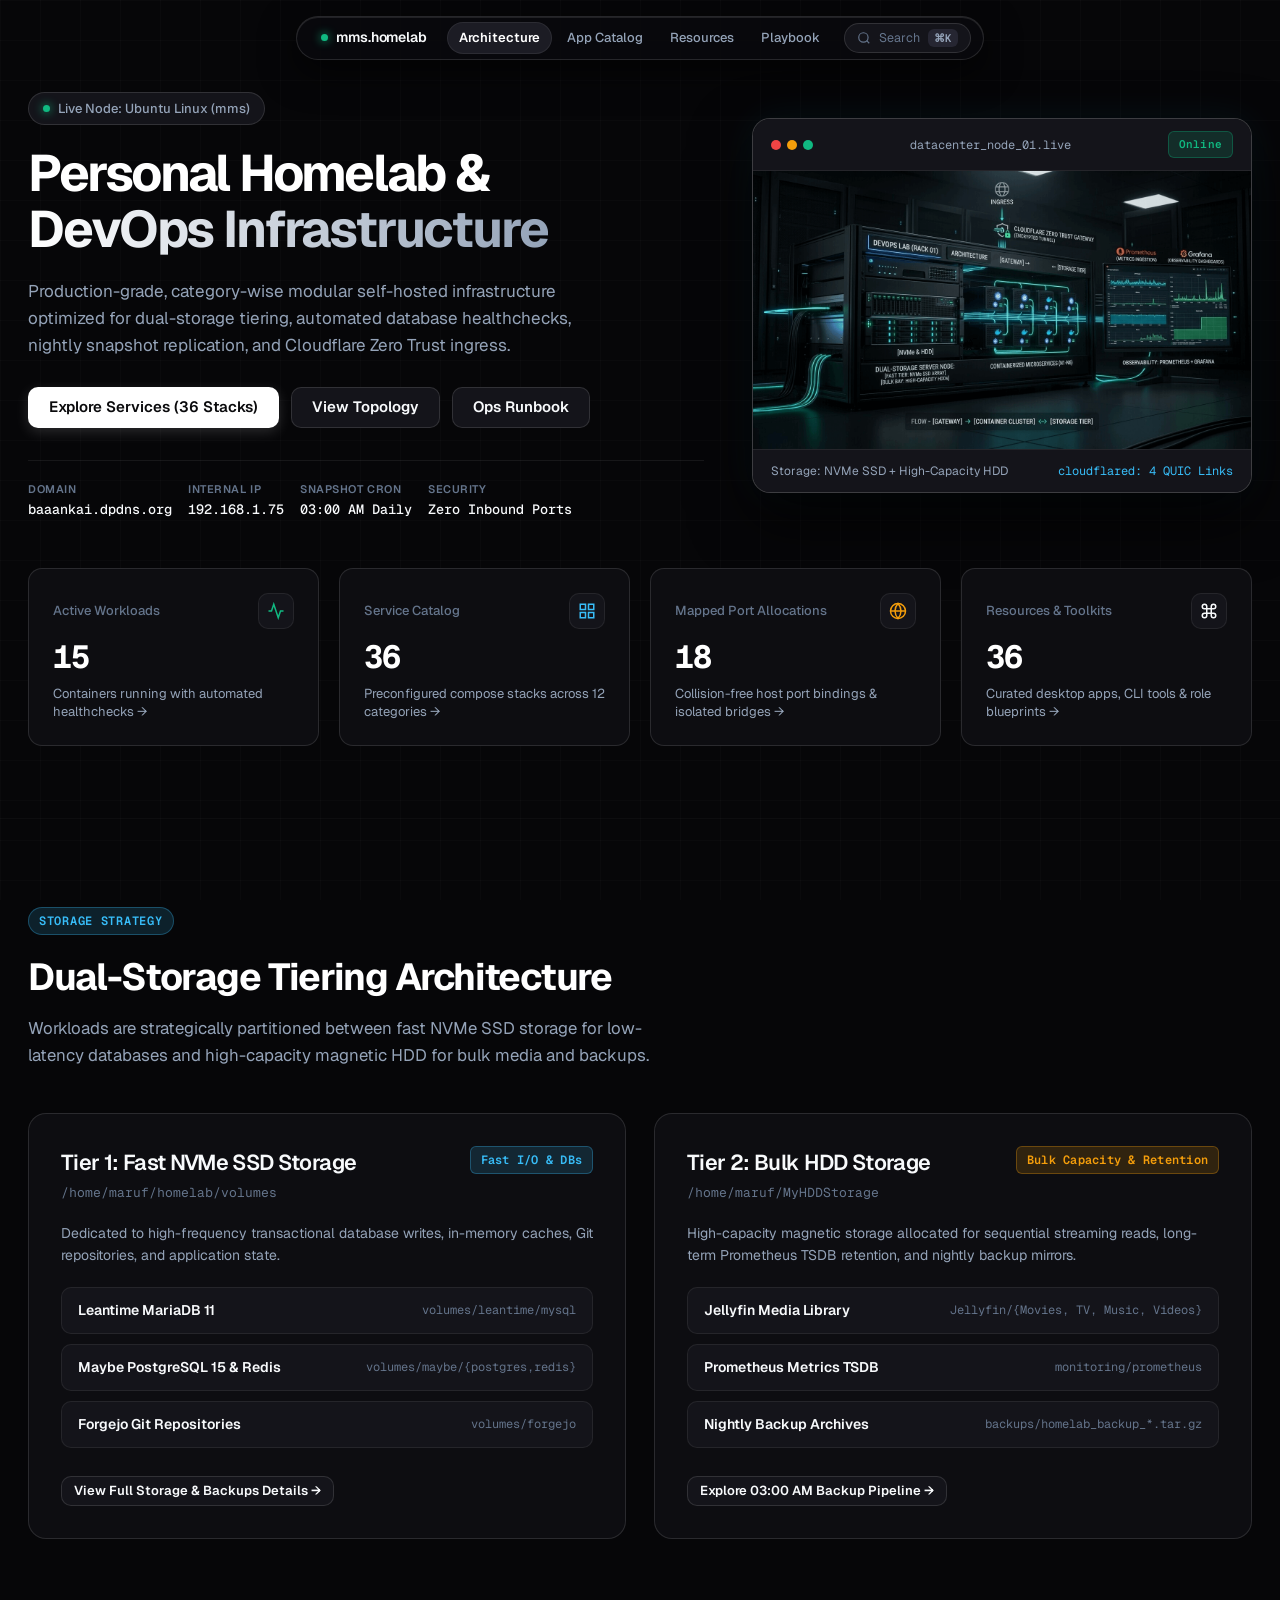
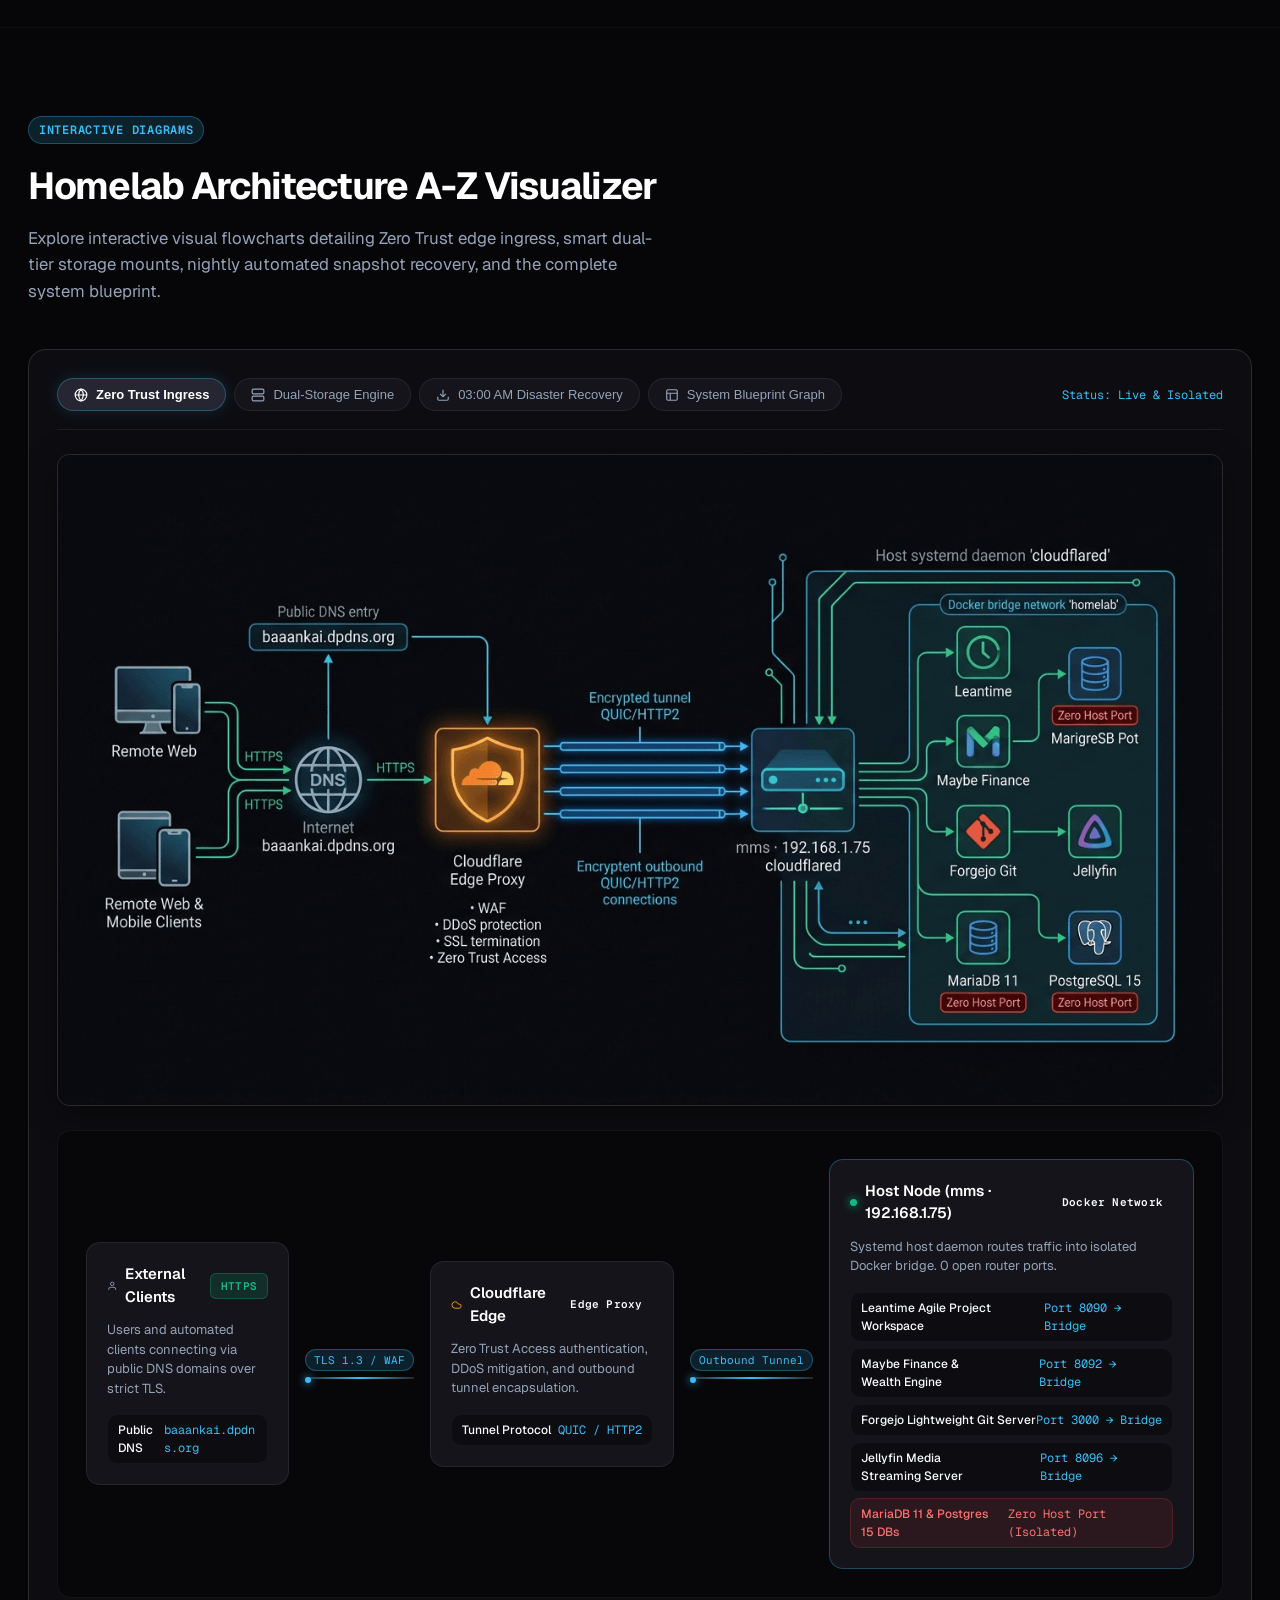
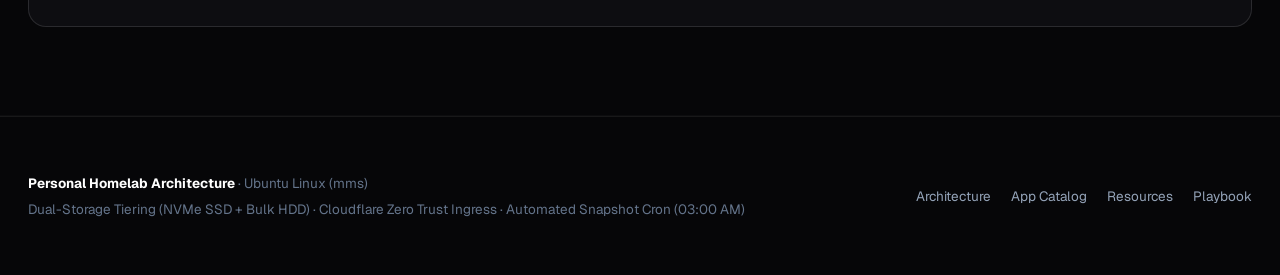
==== commit 38d48aea: "feat(diagrams): add compressed architecture infographics and update portal visuals" ====
--- a/site/index.html
+++ b/site/index.html
@@ -292,6 +292,9 @@
 
           <!-- Diagram 1: Zero Trust Ingress -->
           <div class="diagram-view-pane active" id="pane-ingress">
+            <div style="margin-bottom: 24px; border-radius: 12px; overflow: hidden; border: 1px solid var(--border-medium); box-shadow: 0 8px 32px rgba(0,0,0,0.4);">
+              <img src="assets/ingress_topology_diagram.png" alt="Zero Trust Edge Ingress Architecture Diagram" style="width: 100%; height: auto; display: block; border-radius: 12px;">
+            </div>
             <div class="visual-canvas">
               <div class="ingress-pipeline-grid">
                 <!-- Node 1: Public Client -->
@@ -382,6 +385,9 @@
 
           <!-- Diagram 2: Dual-Storage Engine -->
           <div class="diagram-view-pane" id="pane-storage">
+            <div style="margin-bottom: 24px; border-radius: 12px; overflow: hidden; border: 1px solid var(--border-medium); box-shadow: 0 8px 32px rgba(0,0,0,0.4);">
+              <img src="assets/storage_tiering_diagram.png" alt="Dual-Storage Engine Architecture Diagram" style="width: 100%; height: auto; display: block; border-radius: 12px;">
+            </div>
             <div class="visual-canvas">
               <div class="storage-diagram-grid">
                 <!-- NVMe SSD Bay -->
@@ -463,6 +469,9 @@
 
           <!-- Diagram 3: 03:00 AM Disaster Recovery Sequence -->
           <div class="diagram-view-pane" id="pane-backup">
+            <div style="margin-bottom: 24px; border-radius: 12px; overflow: hidden; border: 1px solid var(--border-medium); box-shadow: 0 8px 32px rgba(0,0,0,0.4);">
+              <img src="assets/backup_pipeline_diagram.png" alt="03:00 AM Disaster Recovery Pipeline Diagram" style="width: 100%; height: auto; display: block; border-radius: 12px;">
+            </div>
             <div class="visual-canvas">
               <div class="sequence-steps">
                 <div class="seq-step-card">
@@ -505,6 +514,9 @@
 
           <!-- Diagram 4: Full System Blueprint Visual Map -->
           <div class="diagram-view-pane" id="pane-blueprint">
+            <div style="margin-bottom: 24px; border-radius: 12px; overflow: hidden; border: 1px solid var(--border-medium); box-shadow: 0 8px 32px rgba(0,0,0,0.4);">
+              <img src="assets/system_blueprint_diagram.png" alt="Homelab Complete System Architecture Blueprint" style="width: 100%; height: auto; display: block; border-radius: 12px;">
+            </div>
             <div class="visual-canvas">
               <div class="blueprint-map">
                 <!-- Layer 1: Ingress Gateway -->
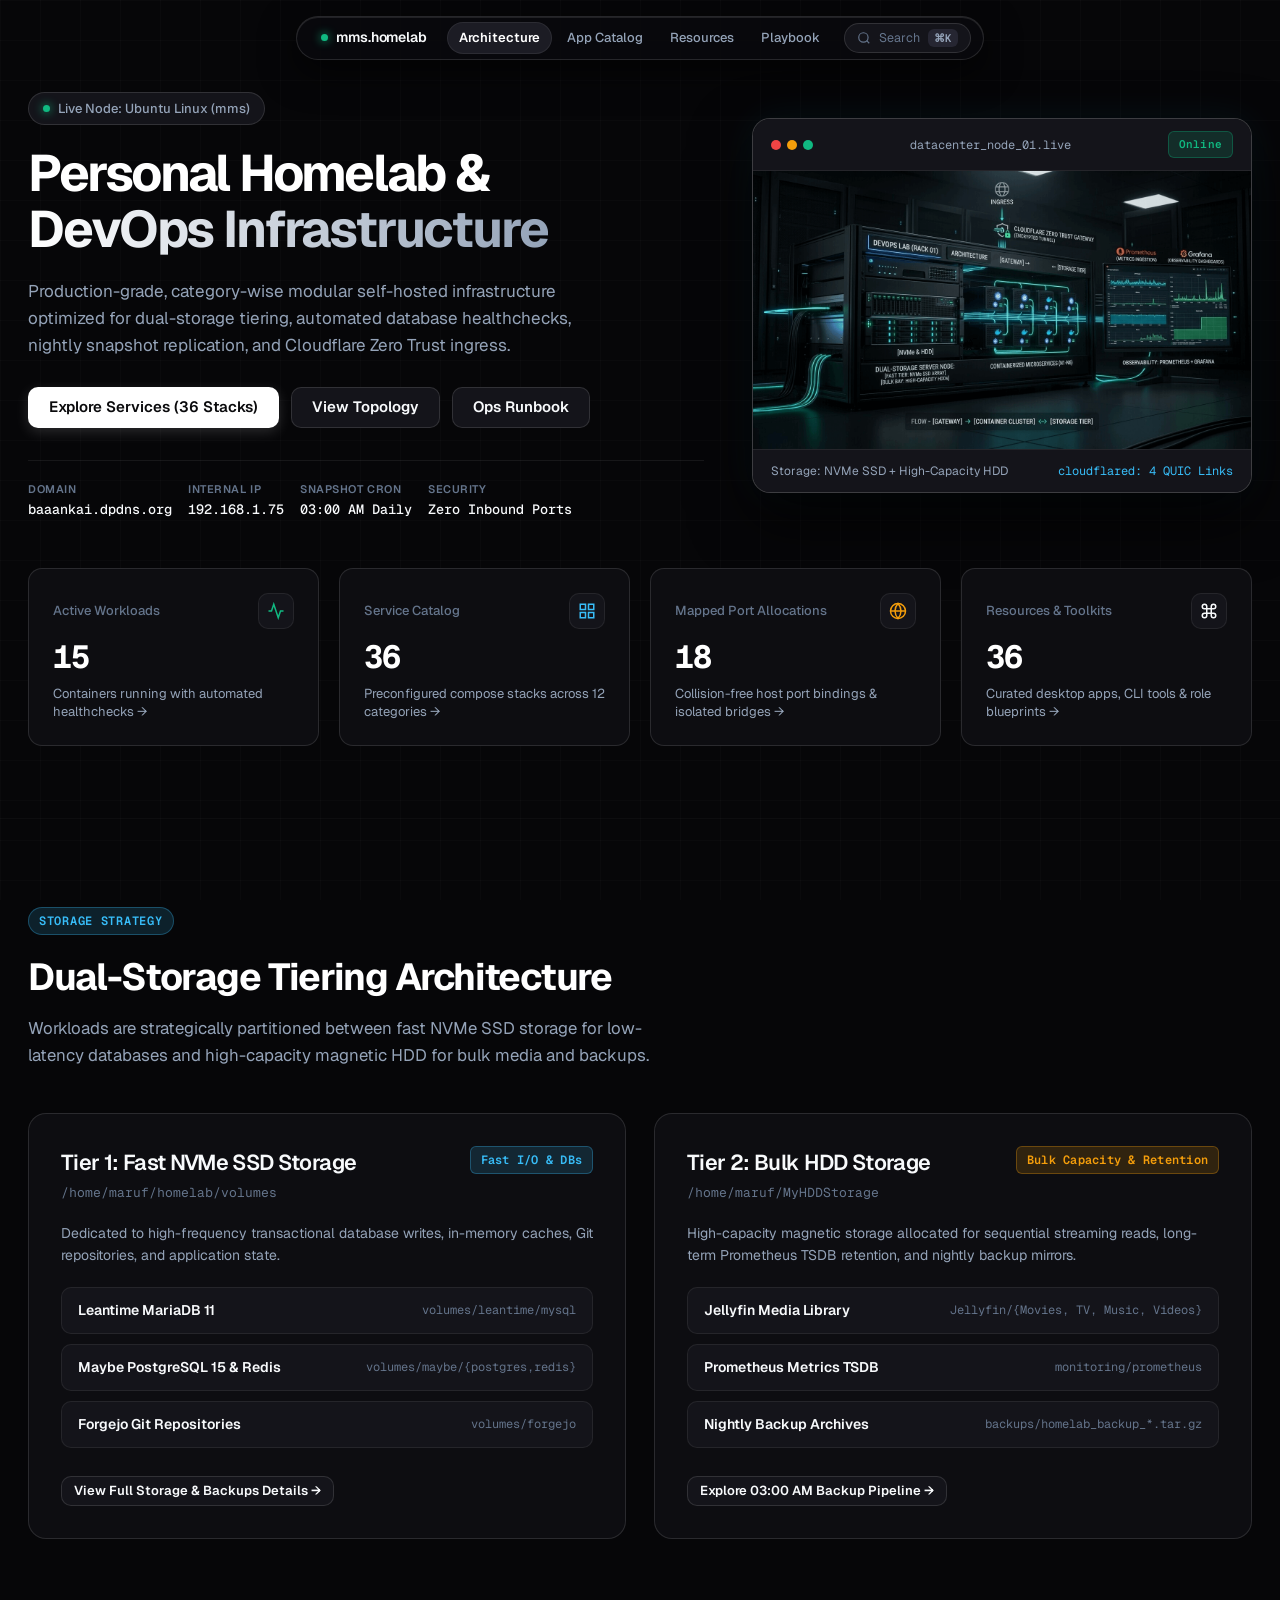
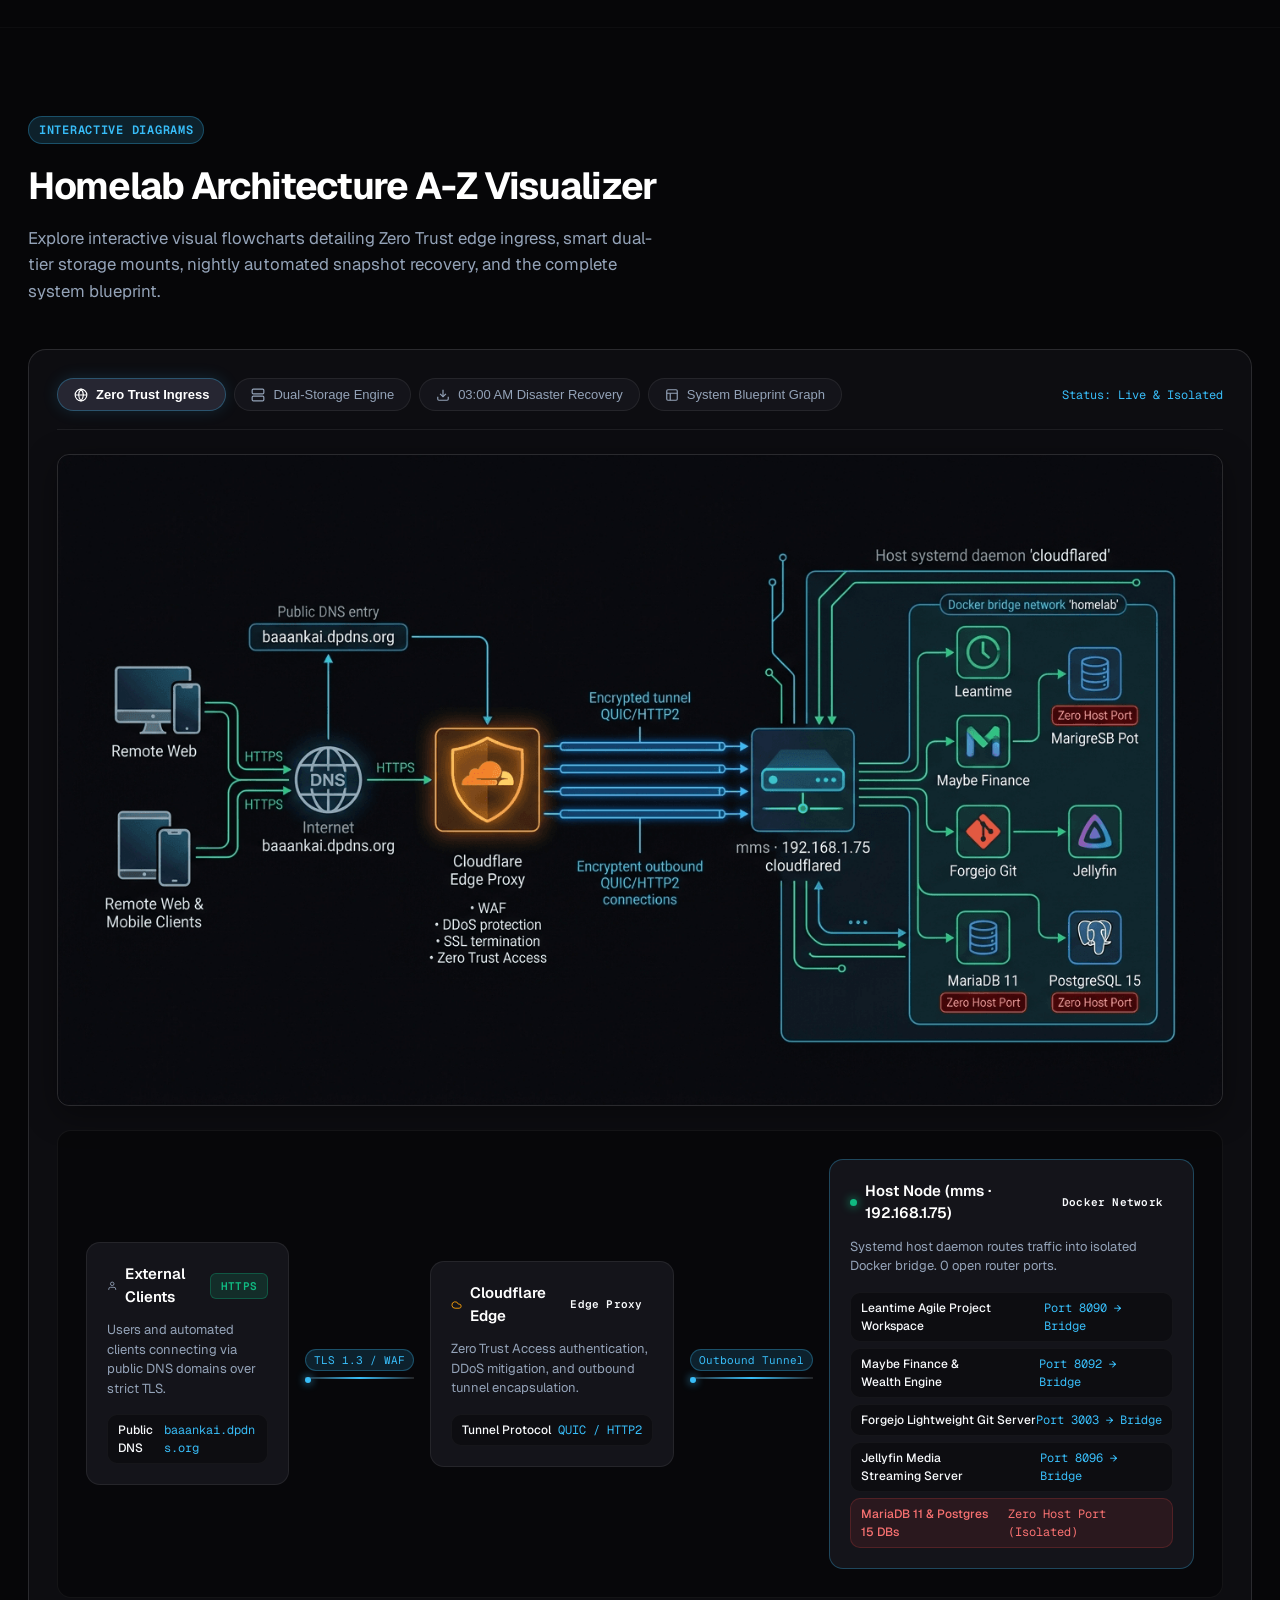
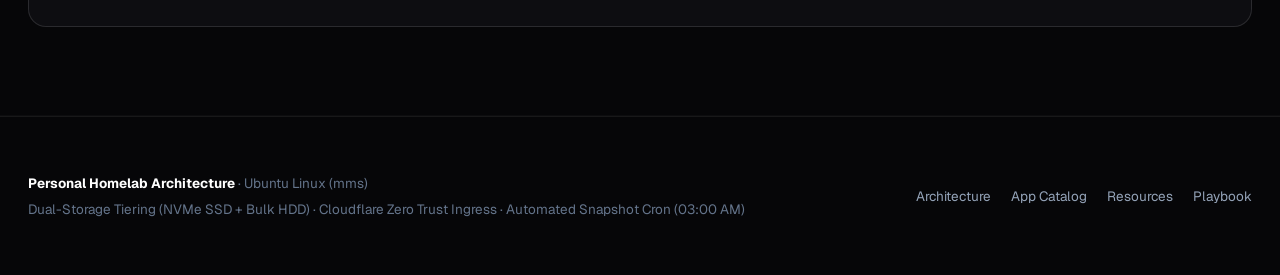
==== commit 6ae714c4: "feat(forgejo): migrate HTTP port to 3003 to avoid development port conflicts" ====
--- a/site/index.html
+++ b/site/index.html
@@ -367,7 +367,7 @@
                     </div>
                     <div class="node-subitem">
                       <span class="node-subitem-name">Forgejo Lightweight Git Server</span>
-                      <span class="node-subitem-port">Port 3000 → Bridge</span>
+                      <span class="node-subitem-port">Port 3003 → Bridge</span>
                     </div>
                     <div class="node-subitem">
                       <span class="node-subitem-name">Jellyfin Media Streaming Server</span>
@@ -616,7 +616,7 @@
                       <div class="cluster-services">
                         <div class="cluster-service-item">
                           <span class="cluster-service-name">Forgejo Git Server</span>
-                          <span class="cluster-service-port">:3000 / :2222</span>
+                          <span class="cluster-service-port">:3003 / :2222</span>
                         </div>
                         <div class="cluster-service-item">
                           <span class="cluster-service-name">ntfy Push Alerts</span>
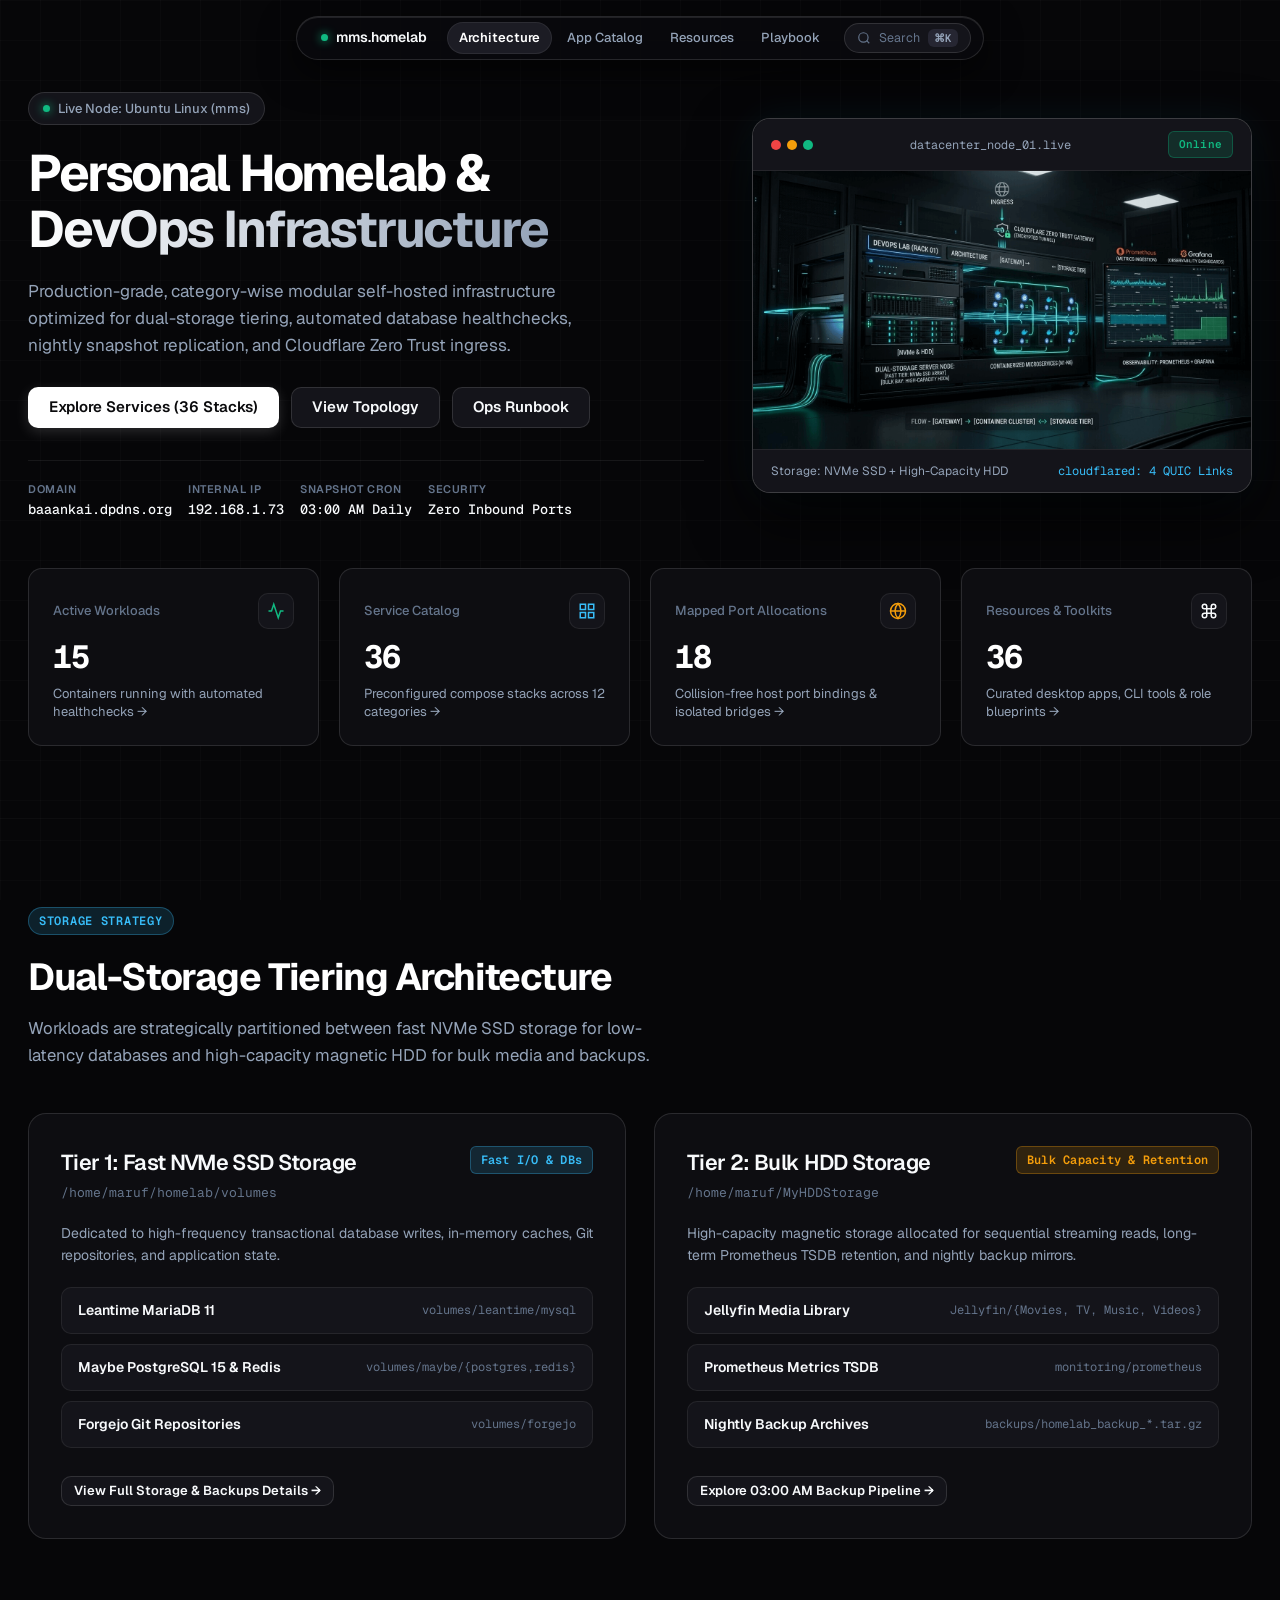
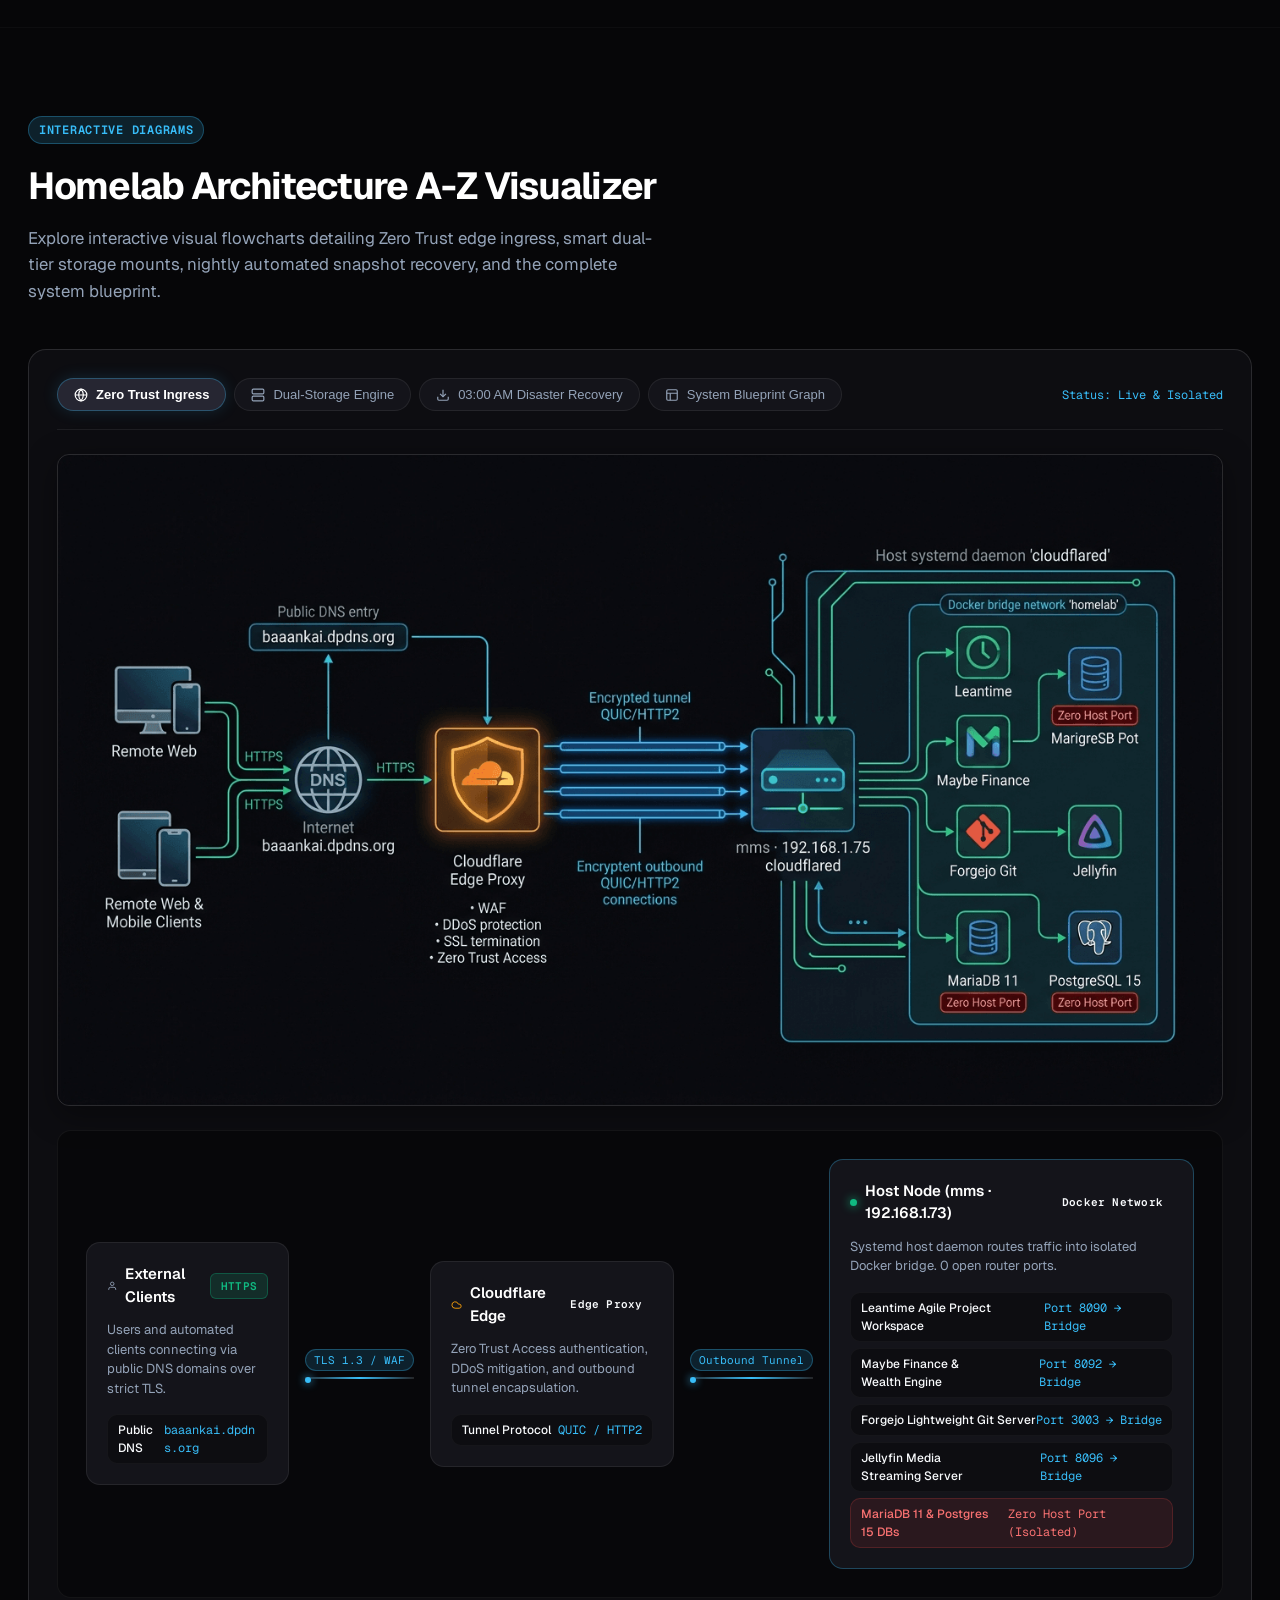
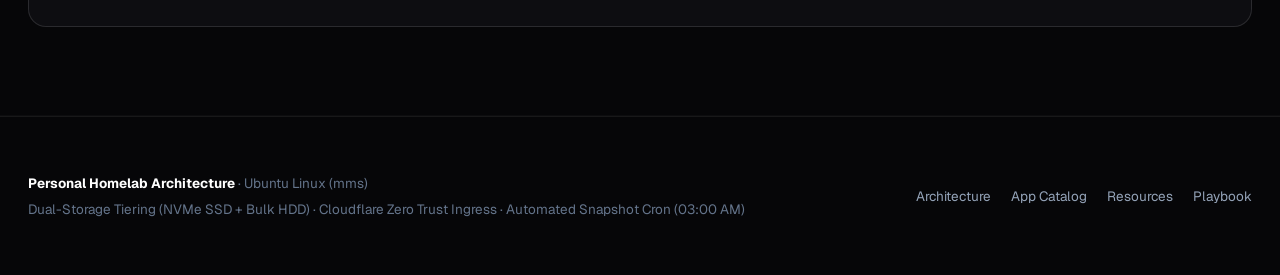
==== commit 47b65cac: "refactor(scripts): streamline orchestration, dynamic LAN IP, and harden permissions" ====
--- a/site/index.html
+++ b/site/index.html
@@ -91,7 +91,7 @@
               </div>
               <div class="spec-item">
                 <span class="spec-label">Internal IP</span>
-                <span class="spec-value">192.168.1.75</span>
+                <span class="spec-value">192.168.1.73</span>
               </div>
               <div class="spec-item">
                 <span class="spec-label">Snapshot Cron</span>
@@ -350,7 +350,7 @@
                   <div class="node-card-header">
                     <span class="node-card-title">
                       <span class="brand-indicator"></span>
-                      Host Node (mms · 192.168.1.75)
+                      Host Node (mms · 192.168.1.73)
                     </span>
                     <span class="badge badge-cyan" style="font-size: 0.6875rem;">Docker Network</span>
                   </div>
